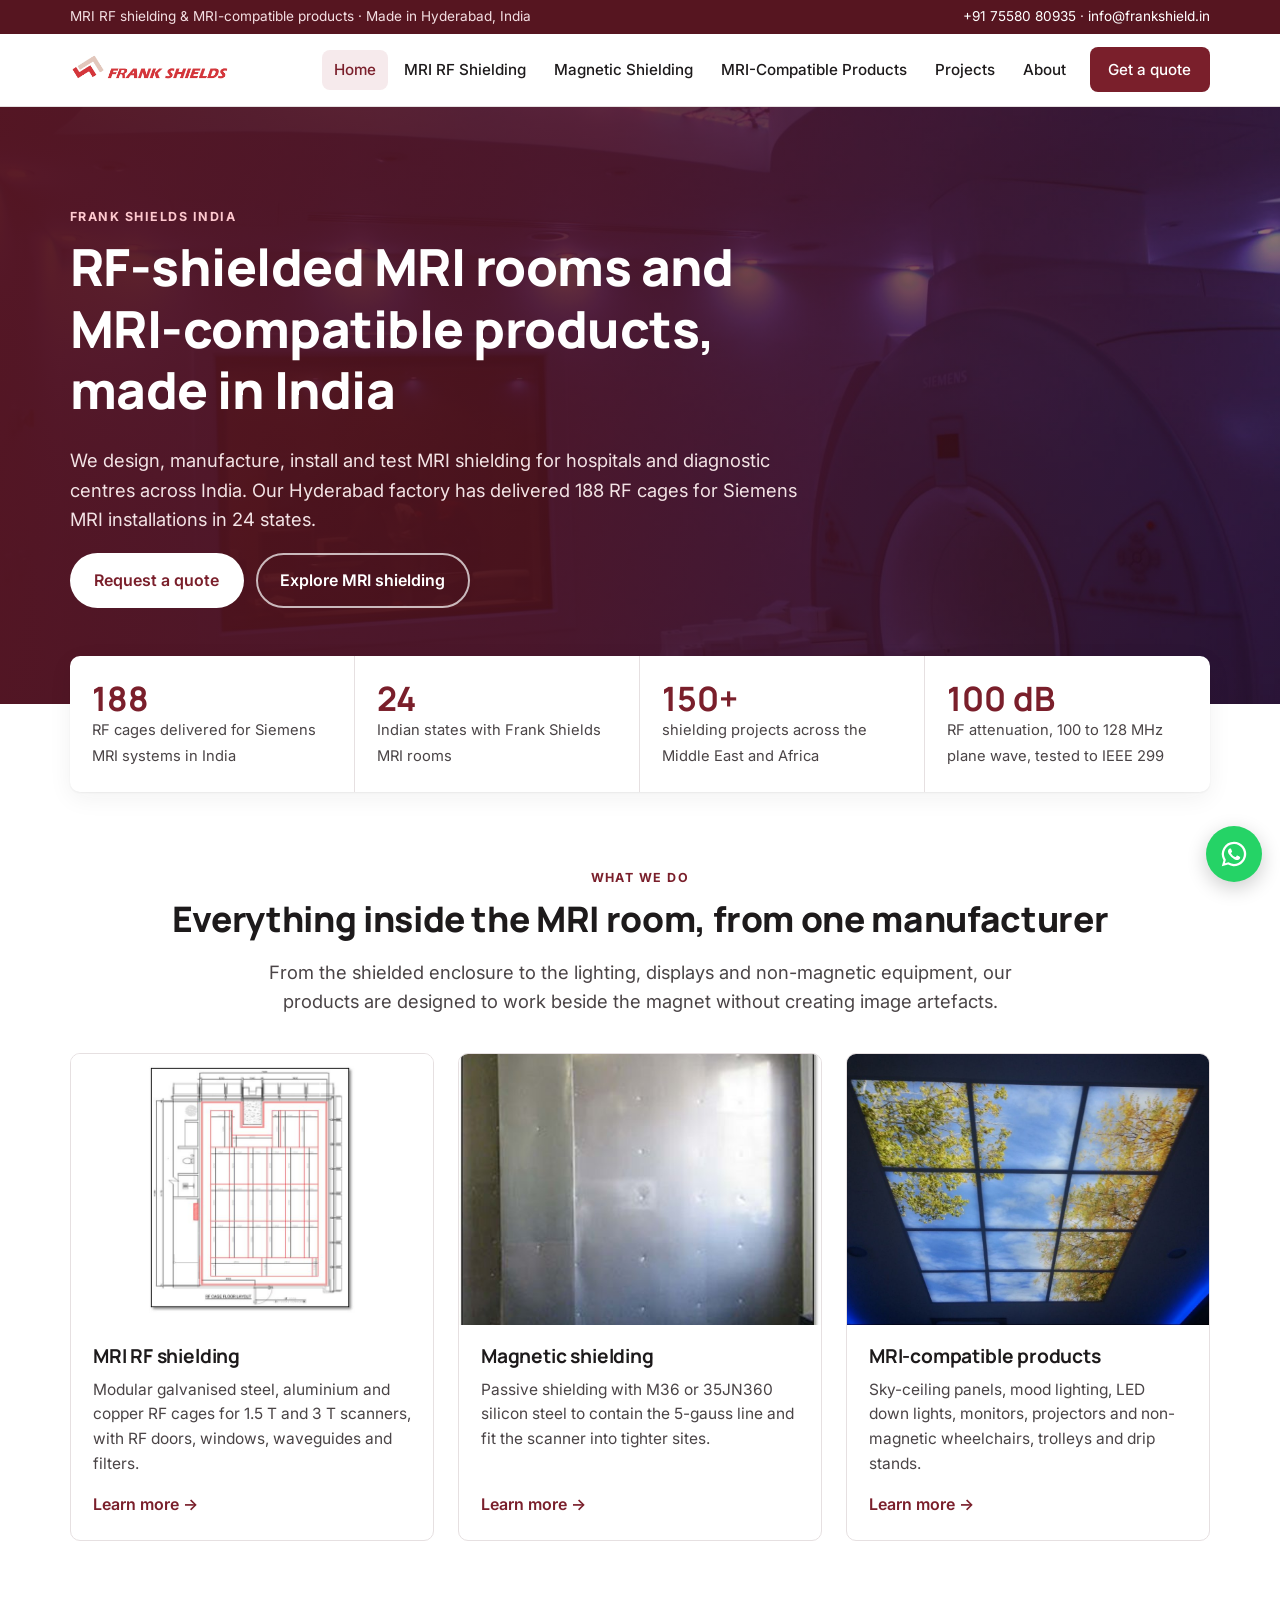
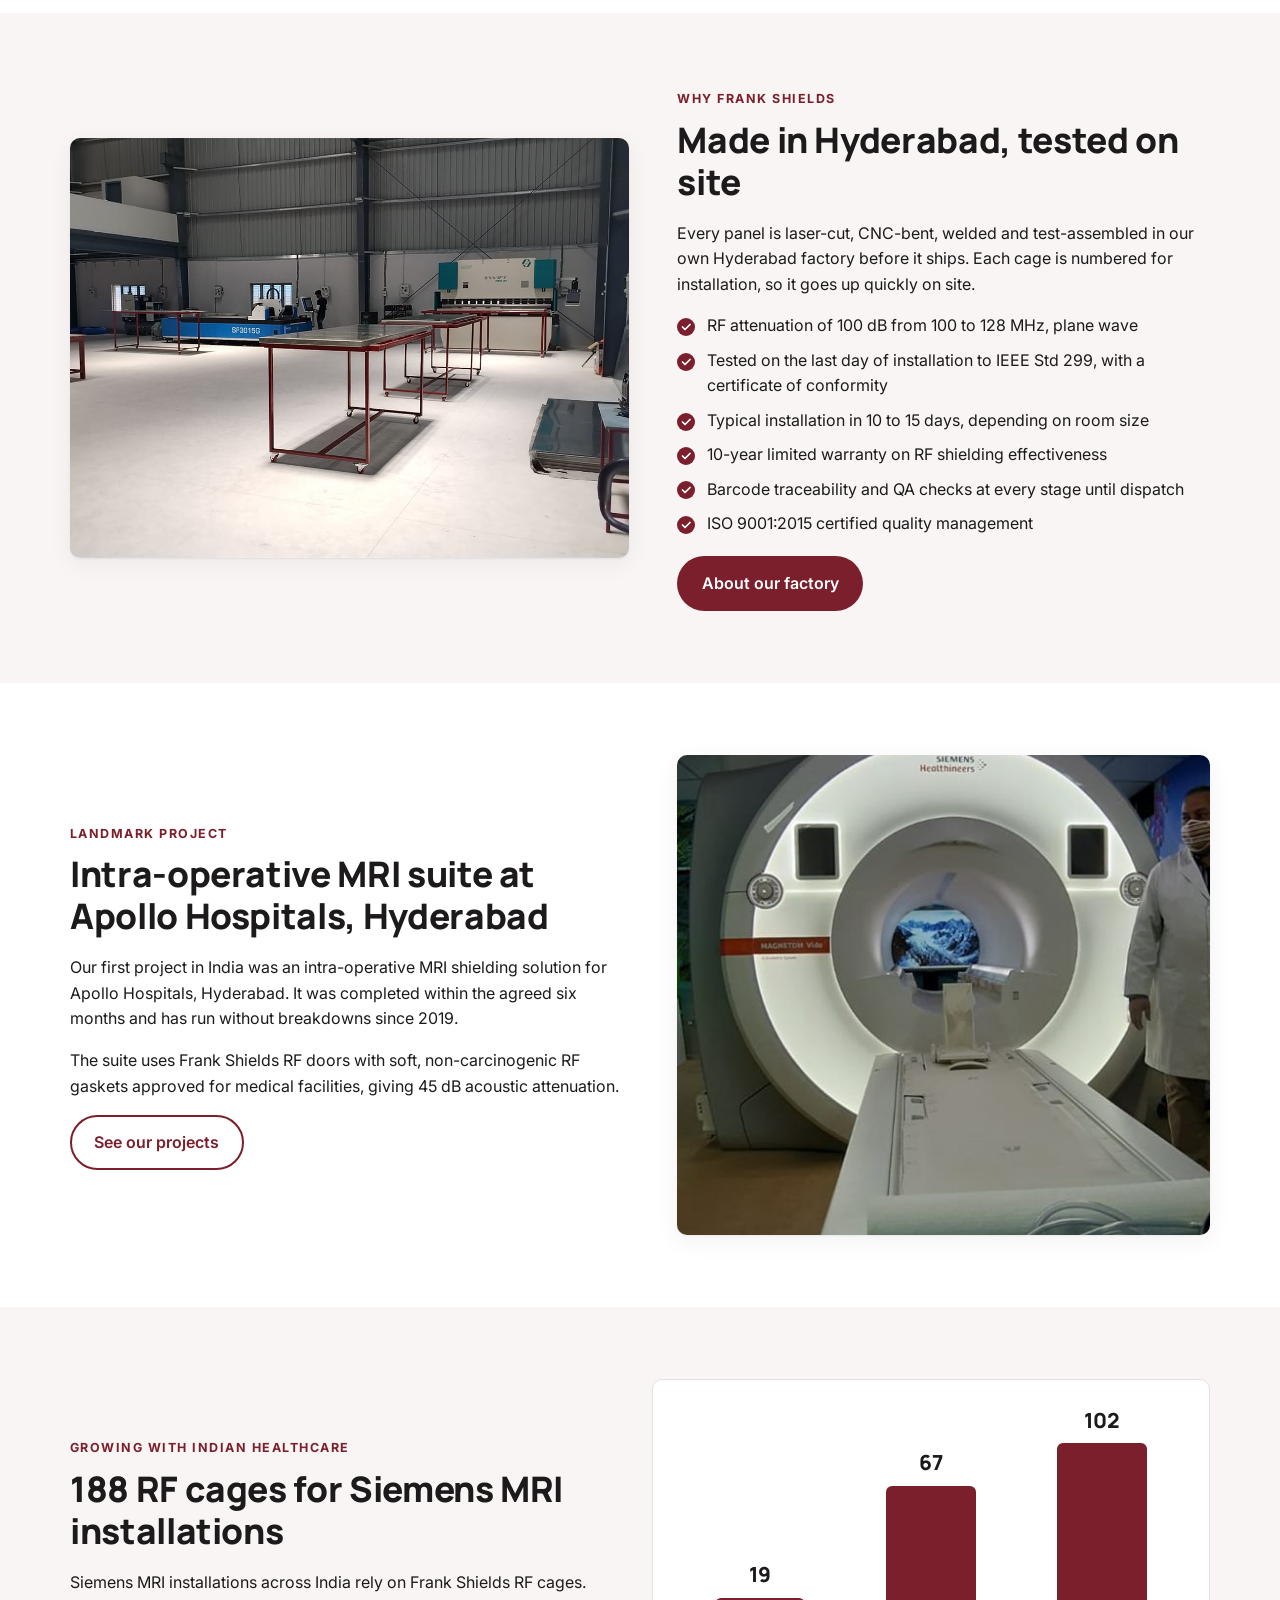
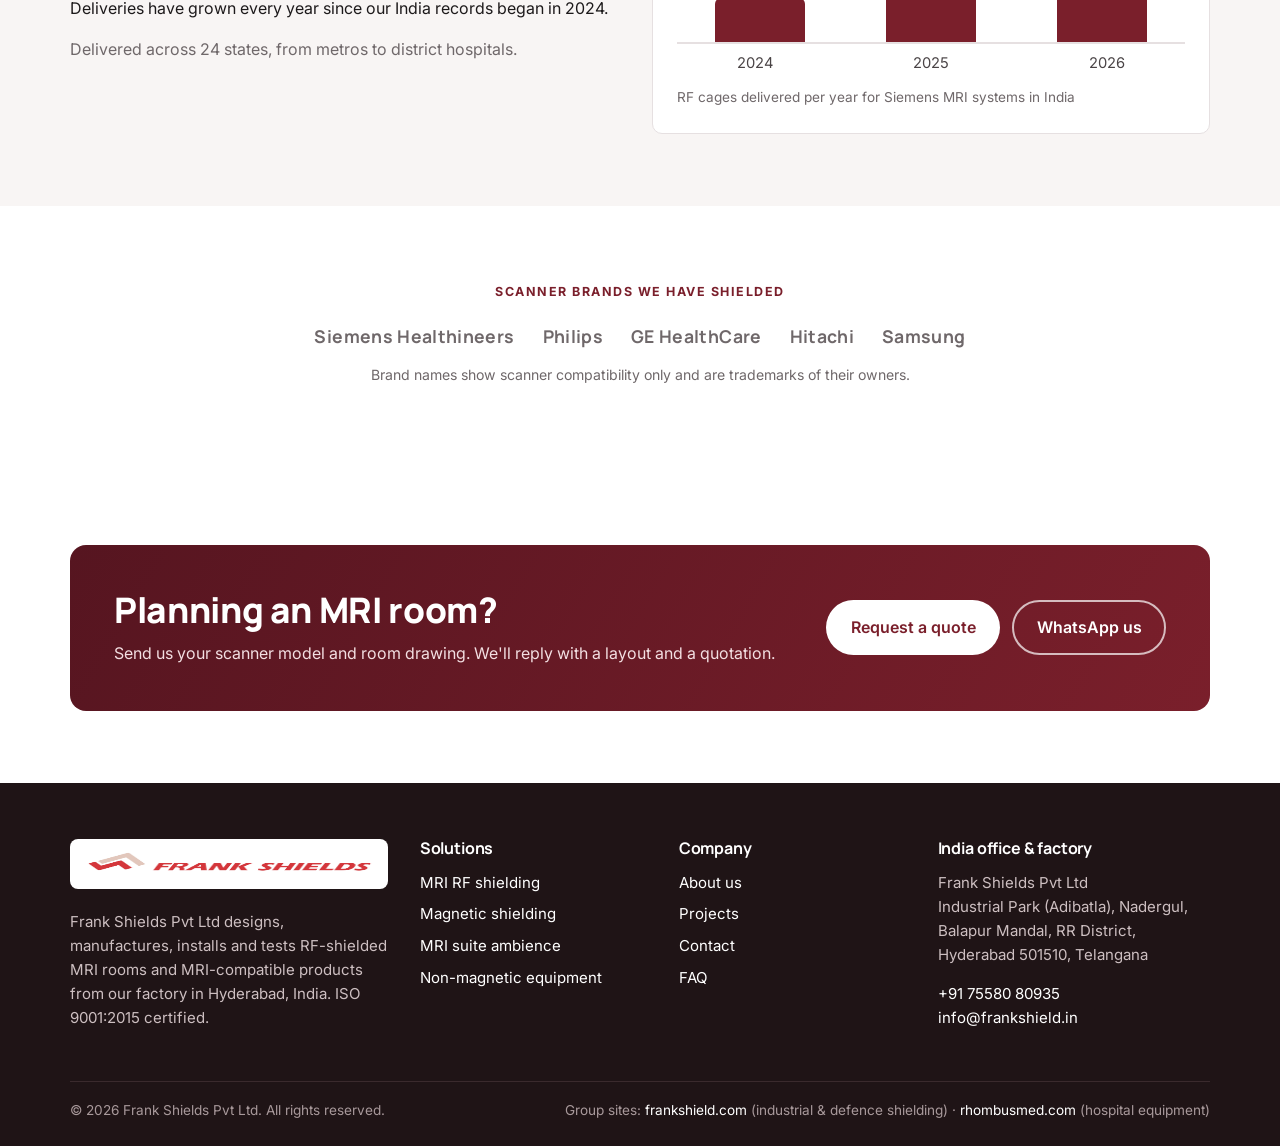
==== index.html @ 53ff4caa "Add Frank Shields India MRI website Static site for www.frankshield.in covering MRI RF shielding, ma" ====
<!doctype html>
<html lang="en-IN">
<head>
<meta charset="utf-8">
<meta name="viewport" content="width=device-width, initial-scale=1">
<title>Frank Shields India | MRI RF Shielding & MRI-Compatible Products</title>
<meta name="description" content="Frank Shields designs, manufactures and installs RF-shielded MRI rooms, magnetic shielding and MRI-compatible products from Hyderabad, India. 188 RF cages delivered for Siemens MRI in 24 states.">
<link rel="canonical" href="https://www.frankshield.in/">
<meta property="og:type" content="website">
<meta property="og:title" content="Frank Shields India | MRI RF Shielding & MRI-Compatible Products">
<meta property="og:description" content="Frank Shields designs, manufactures and installs RF-shielded MRI rooms, magnetic shielding and MRI-compatible products from Hyderabad, India. 188 RF cages delivered for Siemens MRI in 24 states.">
<meta property="og:url" content="https://www.frankshield.in/">
<meta property="og:image" content="https://www.frankshield.in/assets/img/hero-mri-suite.jpg">
<meta name="theme-color" content="#7a1f2b">
<link rel="icon" type="image/png" href="assets/img/favicon.png">
<link rel="preconnect" href="https://fonts.googleapis.com">
<link rel="preconnect" href="https://fonts.gstatic.com" crossorigin>
<link href="https://fonts.googleapis.com/css2?family=Inter:wght@400;500;600;700&family=Manrope:wght@700;800&display=swap" rel="stylesheet">
<link rel="stylesheet" href="assets/css/style.css">
<script type="application/ld+json">{"@context": "https://schema.org", "@type": "Organization", "name": "Frank Shields Pvt Ltd", "url": "https://www.frankshield.in", "logo": "https://www.frankshield.in/assets/img/logo-frank-shields.png", "description": "Manufacturer of RF-shielded MRI rooms, magnetic shielding and MRI-compatible products in Hyderabad, India.", "telephone": "+917558080935", "email": "info@frankshield.in", "address": {"@type": "PostalAddress", "streetAddress": "Industrial Park (Adibatla), Nadergul, Balapur Mandal, RR District", "addressLocality": "Hyderabad", "addressRegion": "Telangana", "postalCode": "501510", "addressCountry": "IN"}, "sameAs": ["https://www.frankshield.com", "https://www.facebook.com/frankshield.uae", "https://www.youtube.com/channel/UCha2bvtNx5FZ_P9ygJ-DFKg"]}</script>
</head>
<body>
<a class="skip" href="#main">Skip to content</a>
<div class="topbar"><div class="container">
<span>MRI RF shielding &amp; MRI-compatible products · Made in Hyderabad, India</span>
<span><a href="tel:+917558080935">+91 75580 80935</a> · <a href="mailto:info@frankshield.in">info@frankshield.in</a></span>
</div></div>
<header class="site-header"><div class="container">
<a class="brand" href="index.html" aria-label="Frank Shields home"><img src="assets/img/logo-frank-shields.png" alt="Frank Shields" width="600" height="143"></a>
<button class="nav-toggle" aria-label="Open menu" aria-expanded="false" aria-controls="nav"><span></span><span></span><span></span></button>
<nav class="nav" id="nav" aria-label="Main"><ul><li><a href="index.html" aria-current="page">Home</a></li><li><a href="mri-rf-shielding.html">MRI RF Shielding</a></li><li><a href="magnetic-shielding.html">Magnetic Shielding</a></li><li><a href="mri-compatible-products.html">MRI-Compatible Products</a></li><li><a href="projects.html">Projects</a></li><li><a href="about.html">About</a></li><li><a class="btn btn-primary" href="contact.html">Get a quote</a></li></ul></nav>
</div></header>
<main id="main">
<section class="hero" style="--hero-img:url('../img/hero-mri-suite.jpg')"><div class="container">
<span class="eyebrow">Frank Shields India</span>
<h1>RF-shielded MRI rooms and MRI-compatible products, made in India</h1>
<p class="lead">We design, manufacture, install and test MRI shielding for hospitals and diagnostic centres across India. Our Hyderabad factory has delivered 188 RF cages for Siemens MRI installations in 24 states.</p>
<div class="btn-row"><a class="btn btn-light" href="contact.html">Request a quote</a><a class="btn btn-ghost-light" href="mri-rf-shielding.html">Explore MRI shielding</a></div>
</div></section>

<div class="container">
<div class="stats">
<div class="stat"><b>188</b><span>RF cages delivered for Siemens MRI systems in India</span></div>
<div class="stat"><b>24</b><span>Indian states with Frank Shields MRI rooms</span></div>
<div class="stat"><b>150+</b><span>shielding projects across the Middle East and Africa</span></div>
<div class="stat"><b>100 dB</b><span>RF attenuation, 100 to 128 MHz plane wave, tested to IEEE 299</span></div>
</div>
</div>

<section class="section"><div class="container">
<div class="center"><span class="eyebrow">What we do</span><h2>Everything inside the MRI room, from one manufacturer</h2>
<p class="lead">From the shielded enclosure to the lighting, displays and non-magnetic equipment, our products are designed to work beside the magnet without creating image artefacts.</p></div>
<div class="grid grid-3" style="margin-top:36px">
<div class="card"><div class="media contain"><img src="assets/img/rf-floor-layout.jpg" alt="MRI RF shielding" loading="lazy"></div><div class="body"><h3>MRI RF shielding</h3><p>Modular galvanised steel, aluminium and copper RF cages for 1.5 T and 3 T scanners, with RF doors, windows, waveguides and filters.</p><a class="more" href="mri-rf-shielding.html">Learn more →</a></div></div>
<div class="card"><div class="media"><img src="assets/img/magnetic-shielding.jpg" alt="Magnetic shielding" loading="lazy"></div><div class="body"><h3>Magnetic shielding</h3><p>Passive shielding with M36 or 35JN360 silicon steel to contain the 5-gauss line and fit the scanner into tighter sites.</p><a class="more" href="magnetic-shielding.html">Learn more →</a></div></div>
<div class="card"><div class="media"><img src="assets/img/sky-ceiling-panels.jpg" alt="MRI-compatible products" loading="lazy"></div><div class="body"><h3>MRI-compatible products</h3><p>Sky-ceiling panels, mood lighting, LED down lights, monitors, projectors and non-magnetic wheelchairs, trolleys and drip stands.</p><a class="more" href="mri-compatible-products.html">Learn more →</a></div></div>
</div></div></section>

<section class="section alt"><div class="container split">
<div><img src="assets/img/factory-floor.jpg" alt="Frank Shields RF cage panel factory in Hyderabad" loading="lazy"></div>
<div><span class="eyebrow">Why Frank Shields</span><h2>Made in Hyderabad, tested on site</h2>
<p>Every panel is laser-cut, CNC-bent, welded and test-assembled in our own Hyderabad factory before it ships. Each cage is numbered for installation, so it goes up quickly on site.</p>
<ul class="checks">
<li>RF attenuation of 100 dB from 100 to 128 MHz, plane wave</li>
<li>Tested on the last day of installation to IEEE Std 299, with a certificate of conformity</li>
<li>Typical installation in 10 to 15 days, depending on room size</li>
<li>10-year limited warranty on RF shielding effectiveness</li>
<li>Barcode traceability and QA checks at every stage until dispatch</li>
<li>ISO 9001:2015 certified quality management</li>
</ul>
<a class="btn btn-primary" href="about.html">About our factory</a></div>
</div></section>

<section class="section"><div class="container split reverse">
<div><img src="assets/img/intraoperative-mri.jpg" alt="Intra-operative MRI suite" loading="lazy"></div>
<div><span class="eyebrow">Landmark project</span><h2>Intra-operative MRI suite at Apollo Hospitals, Hyderabad</h2>
<p>Our first project in India was an intra-operative MRI shielding solution for Apollo Hospitals, Hyderabad. It was completed within the agreed six months and has run without breakdowns since 2019.</p>
<p>The suite uses Frank Shields RF doors with soft, non-carcinogenic RF gaskets approved for medical facilities, giving 45 dB acoustic attenuation.</p>
<a class="btn btn-outline" href="projects.html">See our projects</a></div>
</div></section>

<section class="section alt"><div class="container">
<div class="grid grid-2" style="align-items:center">
<div><span class="eyebrow">Growing with Indian healthcare</span><h2>188 RF cages for Siemens MRI installations</h2>
<p>Siemens MRI installations across India rely on Frank Shields RF cages. Deliveries have grown every year since our India records began in 2024.</p>
<p class="muted">Delivered across 24 states, from metros to district hospitals.</p></div>
<div class="chart-card" role="img" aria-label="RF cages delivered by year: 2024, 19; 2025, 67; 2026, 102">
<div class="bars">
<div class="bar"><span class="val">19</span><div class="fill" style="height:18.6%"></div></div>
<div class="bar"><span class="val">67</span><div class="fill" style="height:65.7%"></div></div>
<div class="bar"><span class="val">102</span><div class="fill" style="height:100%"></div></div>
</div>
<div class="bar-labels"><span>2024</span><span>2025</span><span>2026</span></div>
<p class="muted" style="margin:12px 0 0;font-size:.85rem">RF cages delivered per year for Siemens MRI systems in India</p>
</div>
</div></div></section>

<section class="section"><div class="container center">
<span class="eyebrow">Scanner brands we have shielded</span>
<div class="oem" style="margin-top:10px"><span>Siemens Healthineers</span><span>Philips</span><span>GE HealthCare</span><span>Hitachi</span><span>Samsung</span></div>
<p class="muted" style="margin-top:14px;font-size:.88rem">Brand names show scanner compatibility only and are trademarks of their owners.</p>
</div></section>
</main>
<section class="section"><div class="container">
<div class="cta"><div><h2>Planning an MRI room?</h2><p>Send us your scanner model and room drawing. We'll reply with a layout and a quotation.</p></div>
<div class="btn-row"><a class="btn btn-light" href="contact.html">Request a quote</a><a class="btn btn-ghost-light" href="https://wa.me/917558080935" target="_blank" rel="noopener">WhatsApp us</a></div></div>
</div></section>
<footer class="site-footer"><div class="container">
<div class="foot-grid">
<div><span class="foot-logo"><img src="assets/img/logo-frank-shields.png" alt="Frank Shields" width="600" height="143"></span>
<p>Frank Shields Pvt Ltd designs, manufactures, installs and tests RF-shielded MRI rooms and MRI-compatible products from our factory in Hyderabad, India. ISO 9001:2015 certified.</p></div>
<div><h4>Solutions</h4><ul>
<li><a href="mri-rf-shielding.html">MRI RF shielding</a></li>
<li><a href="magnetic-shielding.html">Magnetic shielding</a></li>
<li><a href="mri-compatible-products.html">MRI suite ambience</a></li>
<li><a href="mri-compatible-products.html#non-magnetic">Non-magnetic equipment</a></li></ul></div>
<div><h4>Company</h4><ul>
<li><a href="about.html">About us</a></li>
<li><a href="projects.html">Projects</a></li>
<li><a href="contact.html">Contact</a></li>
<li><a href="mri-rf-shielding.html#faq">FAQ</a></li></ul></div>
<div><h4>India office &amp; factory</h4>
<p>Frank Shields Pvt Ltd<br>Industrial Park (Adibatla), Nadergul, Balapur Mandal, RR District, Hyderabad 501510, Telangana</p>
<p><a href="tel:+917558080935">+91 75580 80935</a><br><a href="mailto:info@frankshield.in">info@frankshield.in</a></p></div>
</div>
<div class="foot-bottom">
<span>© 2026 Frank Shields Pvt Ltd. All rights reserved.</span>
<span>Group sites: <a href="https://www.frankshield.com" rel="noopener">frankshield.com</a> (industrial &amp; defence shielding) · <a href="https://www.rhombusmed.com" rel="noopener">rhombusmed.com</a> (hospital equipment)</span>
</div>
</div></footer>
<a class="wa-float" href="https://wa.me/917558080935" target="_blank" rel="noopener" aria-label="Chat on WhatsApp"><svg viewBox="0 0 32 32" aria-hidden="true"><path d="M16 3a13 13 0 00-11.2 19.6L3 29l6.6-1.7A13 13 0 1016 3zm0 23.6a10.6 10.6 0 01-5.4-1.5l-.4-.2-3.9 1 1-3.8-.3-.4A10.6 10.6 0 1116 26.6zm5.8-7.9c-.3-.2-1.9-.9-2.2-1s-.5-.2-.7.2-.8 1-1 1.2-.4.2-.7.1a8.7 8.7 0 01-4.3-3.8c-.3-.6.3-.5 1-1.7a.6.6 0 000-.6l-1-2.4c-.3-.6-.5-.5-.7-.5h-.6a1.2 1.2 0 00-.9.4 3.6 3.6 0 00-1.1 2.7 6.3 6.3 0 001.3 3.3 14.4 14.4 0 005.5 4.9c2 .9 2.8.9 3.8.8a3.2 3.2 0 002.1-1.5 2.6 2.6 0 00.2-1.5c-.1-.2-.3-.3-.7-.4z"/></svg></a>
<script src="assets/js/main.js" defer></script>
</body>
</html>
---- assets/css/style.css ----
/* Frank Shields India — frankshield.in
   Plain CSS, no build step. Brand colours are defined once below. */

:root {
  --burgundy: #7a1f2b;        /* primary brand burgundy */
  --burgundy-dark: #561520;
  --burgundy-soft: #f6eaec;
  --red: #d4363b;             /* logo red, used sparingly as accent */
  --ink: #1d1a1b;
  --ink-2: #4a4446;
  --ink-3: #6f686a;
  --line: #e6e0e1;
  --bg: #ffffff;
  --bg-alt: #f8f5f4;
  --radius: 10px;
  --shadow: 0 1px 2px rgba(29,26,27,.06), 0 6px 24px rgba(29,26,27,.06);
  --max: 1180px;
  --font: "Inter", system-ui, -apple-system, "Segoe UI", Roboto, sans-serif;
  --font-head: "Manrope", "Inter", system-ui, sans-serif;
}

*, *::before, *::after { box-sizing: border-box; }
html { scroll-behavior: smooth; -webkit-text-size-adjust: 100%; }
body { margin: 0; font-family: var(--font); color: var(--ink); background: var(--bg); line-height: 1.6; font-size: 16px; }
img { max-width: 100%; height: auto; display: block; }
a { color: var(--burgundy); text-underline-offset: 3px; }
a:hover { color: var(--burgundy-dark); }
h1, h2, h3, h4 { font-family: var(--font-head); line-height: 1.2; margin: 0 0 .5em; color: var(--ink); letter-spacing: -.01em; }
h1 { font-size: clamp(2rem, 4.5vw, 3.2rem); font-weight: 800; }
h2 { font-size: clamp(1.6rem, 3vw, 2.2rem); font-weight: 800; }
h3 { font-size: 1.2rem; font-weight: 700; }
p { margin: 0 0 1em; }
ul { padding-left: 1.2em; }
.container { width: 100%; max-width: var(--max); margin: 0 auto; padding: 0 20px; }
.section { padding: 72px 0; }
.section.alt { background: var(--bg-alt); }
.eyebrow { display: inline-block; font-size: .78rem; font-weight: 700; letter-spacing: .12em; text-transform: uppercase; color: var(--burgundy); margin-bottom: .6rem; }
.lead { font-size: 1.15rem; color: var(--ink-2); max-width: 760px; }
.muted { color: var(--ink-3); }
.center { text-align: center; }
.center .lead { margin-left: auto; margin-right: auto; }
.skip { position: absolute; left: -999px; }
.skip:focus { left: 12px; top: 12px; background: #fff; padding: 8px 12px; z-index: 100; }

/* Buttons */
.btn { display: inline-flex; align-items: center; gap: .5em; padding: .8em 1.4em; border-radius: 999px; font-weight: 600; text-decoration: none; border: 2px solid transparent; transition: background .15s, color .15s, border-color .15s; cursor: pointer; font-size: 1rem; font-family: inherit; }
.btn-primary { background: var(--burgundy); color: #fff; }
.btn-primary:hover { background: var(--burgundy-dark); color: #fff; }
.btn-outline { border-color: currentColor; color: var(--burgundy); background: transparent; }
.btn-light { background: #fff; color: var(--burgundy); }
.btn-light:hover { background: var(--burgundy-soft); }
.btn-ghost-light { border-color: rgba(255,255,255,.7); color: #fff; }
.btn-ghost-light:hover { background: rgba(255,255,255,.12); color: #fff; }
.btn-row { display: flex; flex-wrap: wrap; gap: 12px; }

/* Top bar + header */
.topbar { background: var(--burgundy-dark); color: #f3dfe2; font-size: .85rem; }
.topbar .container { display: flex; justify-content: space-between; gap: 12px; padding-top: 6px; padding-bottom: 6px; flex-wrap: wrap; }
.topbar a { color: #fff; text-decoration: none; }
.site-header { position: sticky; top: 0; z-index: 50; background: rgba(255,255,255,.96); backdrop-filter: blur(8px); border-bottom: 1px solid var(--line); }
.site-header .container { display: flex; align-items: center; justify-content: space-between; height: 72px; }
.brand img { height: 38px; width: auto; }
.nav ul { list-style: none; display: flex; gap: 4px; margin: 0; padding: 0; align-items: center; }
.nav a { display: block; padding: 8px 12px; color: var(--ink); text-decoration: none; font-weight: 500; border-radius: 8px; font-size: .95rem; }
.nav a:hover, .nav a[aria-current="page"] { color: var(--burgundy); background: var(--burgundy-soft); }
.nav .btn { padding: .55em 1.1em; margin-left: 8px; color: #fff; }
.nav .btn:hover { background: var(--burgundy-dark); color: #fff; }
.nav-toggle { display: none; background: none; border: 0; padding: 8px; cursor: pointer; }
.nav-toggle span { display: block; width: 24px; height: 2px; background: var(--ink); margin: 5px 0; transition: transform .2s; }

@media (max-width: 960px) {
  .nav-toggle { display: block; }
  .nav { position: absolute; top: 72px; left: 0; right: 0; background: #fff; border-bottom: 1px solid var(--line); display: none; box-shadow: var(--shadow); }
  .nav.open { display: block; }
  .nav ul { flex-direction: column; align-items: stretch; padding: 12px 20px 20px; }
  .nav .btn { margin: 8px 0 0; justify-content: center; }
}

/* Hero */
.hero { position: relative; color: #fff; background: #2a0d12; overflow: hidden; }
.hero::before { content: ""; position: absolute; inset: 0; background: var(--hero-img) center/cover no-repeat; opacity: .55; }
.hero::after { content: ""; position: absolute; inset: 0; background: linear-gradient(100deg, rgba(86,21,32,.95) 0%, rgba(86,21,32,.75) 45%, rgba(86,21,32,.2) 100%); }
.hero .container { position: relative; z-index: 1; padding-top: 96px; padding-bottom: 96px; }
.hero h1 { color: #fff; max-width: 780px; }
.hero .lead { color: #f3e3e5; }
.hero .eyebrow { color: #ffc9cf; }
.hero.small .container { padding-top: 64px; padding-bottom: 64px; }
.hero.small h1 { font-size: clamp(1.8rem, 3.6vw, 2.6rem); }
.crumbs { font-size: .85rem; margin-bottom: 12px; color: #f0d4d8; }
.crumbs a { color: #fff; }

/* Stats */
.stats { display: grid; grid-template-columns: repeat(4, 1fr); gap: 0; background: #fff; border-radius: var(--radius); box-shadow: var(--shadow); margin-top: -48px; position: relative; z-index: 2; }
.stat { padding: 24px 22px; border-right: 1px solid var(--line); }
.stat:last-child { border-right: 0; }
.stat b { display: block; font-family: var(--font-head); font-size: 2.1rem; color: var(--burgundy); line-height: 1.1; }
.stat span { font-size: .92rem; color: var(--ink-2); }
@media (max-width: 800px) { .stats { grid-template-columns: repeat(2, 1fr); } .stat:nth-child(2) { border-right: 0; } .stat:nth-child(-n+2) { border-bottom: 1px solid var(--line); } }

/* Grids and cards */
.grid { display: grid; gap: 24px; }
.grid-2 { grid-template-columns: repeat(2, 1fr); }
.grid-3 { grid-template-columns: repeat(3, 1fr); }
.grid-4 { grid-template-columns: repeat(4, 1fr); }
@media (max-width: 960px) { .grid-3, .grid-4 { grid-template-columns: repeat(2, 1fr); } }
@media (max-width: 640px) { .grid-2, .grid-3, .grid-4 { grid-template-columns: 1fr; } }
.card { background: #fff; border: 1px solid var(--line); border-radius: var(--radius); overflow: hidden; display: flex; flex-direction: column; transition: box-shadow .2s, transform .2s; }
.card:hover { box-shadow: var(--shadow); }
.card .media { aspect-ratio: 4/3; background: var(--bg-alt); overflow: hidden; }
.card .media img { width: 100%; height: 100%; object-fit: cover; }
.card .media.contain img { object-fit: contain; padding: 12px; background: #fff; }
.card .body { padding: 20px 22px 22px; flex: 1; display: flex; flex-direction: column; }
.card .body p { color: var(--ink-2); font-size: .97rem; }
.card .more { margin-top: auto; font-weight: 600; text-decoration: none; }
a.card { text-decoration: none; color: inherit; }
a.card:hover { transform: translateY(-2px); }
.icon-card { padding: 24px; border: 1px solid var(--line); border-radius: var(--radius); background: #fff; }
.icon-card .ico { width: 48px; height: 48px; border-radius: 12px; background: var(--burgundy-soft); color: var(--burgundy); display: grid; place-items: center; margin-bottom: 14px; }
.icon-card .ico svg { width: 26px; height: 26px; }
.icon-card p { color: var(--ink-2); font-size: .96rem; margin: 0; }

/* Split feature */
.split { display: grid; grid-template-columns: 1.05fr 1fr; gap: 48px; align-items: center; }
.split.reverse > :first-child { order: 2; }
.split img { border-radius: var(--radius); box-shadow: var(--shadow); }
@media (max-width: 860px) { .split { grid-template-columns: 1fr; gap: 28px; } .split.reverse > :first-child { order: 0; } }
.checks { list-style: none; padding: 0; margin: 0 0 1.2em; }
.checks li { position: relative; padding-left: 30px; margin-bottom: .55em; }
.checks li::before { content: ""; position: absolute; left: 0; top: .3em; width: 18px; height: 18px; border-radius: 50%; background: var(--burgundy) url("data:image/svg+xml,%3Csvg xmlns='http://www.w3.org/2000/svg' viewBox='0 0 24 24' fill='none' stroke='white' stroke-width='3.5' stroke-linecap='round' stroke-linejoin='round'%3E%3Cpath d='M5 12l5 5L20 7'/%3E%3C/svg%3E") center/12px no-repeat; }

/* Spec table */
.table-wrap { overflow-x: auto; border: 1px solid var(--line); border-radius: var(--radius); background: #fff; }
table { width: 100%; border-collapse: collapse; font-size: .96rem; }
th, td { text-align: left; padding: 12px 16px; border-bottom: 1px solid var(--line); vertical-align: top; }
th { background: var(--bg-alt); font-weight: 600; color: var(--ink); }
tr:last-child td { border-bottom: 0; }
td:first-child { font-weight: 500; }

/* Steps */
.steps { counter-reset: s; display: grid; grid-template-columns: repeat(5, 1fr); gap: 16px; }
.step { counter-increment: s; background: #fff; border: 1px solid var(--line); border-radius: var(--radius); padding: 20px; }
.step::before { content: counter(s, decimal-leading-zero); display: block; font-family: var(--font-head); font-weight: 800; color: var(--burgundy); font-size: 1.4rem; margin-bottom: 6px; }
.step h3 { font-size: 1.02rem; }
.step p { font-size: .92rem; color: var(--ink-2); margin: 0; }
@media (max-width: 960px) { .steps { grid-template-columns: repeat(2, 1fr); } }
@media (max-width: 520px) { .steps { grid-template-columns: 1fr; } }

/* Bar chart (deliveries by year) */
.bars { display: grid; grid-template-columns: repeat(3, 1fr); gap: 20px; align-items: end; height: 240px; padding: 0 8px; border-bottom: 2px solid var(--line); }
.bar { display: flex; flex-direction: column; align-items: center; justify-content: flex-end; height: 100%; }
.bar .fill { width: 64%; max-width: 90px; background: var(--burgundy); border-radius: 6px 6px 0 0; min-height: 8px; }
.bar .val { font-family: var(--font-head); font-weight: 800; font-size: 1.3rem; margin-bottom: 6px; color: var(--ink); }
.bar-labels { display: grid; grid-template-columns: repeat(3, 1fr); gap: 20px; text-align: center; padding-top: 8px; color: var(--ink-2); font-size: .92rem; }
.chart-card { background: #fff; border: 1px solid var(--line); border-radius: var(--radius); padding: 24px; }

/* Gallery */
.gallery { display: grid; grid-template-columns: repeat(4, 1fr); gap: 12px; }
.gallery figure { margin: 0; border-radius: 8px; overflow: hidden; background: var(--bg-alt); }
.gallery img { width: 100%; aspect-ratio: 4/3; object-fit: cover; }
.gallery figcaption { font-size: .82rem; color: var(--ink-3); padding: 8px 10px; background: #fff; }
@media (max-width: 860px) { .gallery { grid-template-columns: repeat(2, 1fr); } }

/* FAQ */
.faq details { border: 1px solid var(--line); border-radius: var(--radius); background: #fff; margin-bottom: 10px; }
.faq summary { cursor: pointer; padding: 16px 20px; font-weight: 600; list-style: none; position: relative; padding-right: 48px; }
.faq summary::-webkit-details-marker { display: none; }
.faq summary::after { content: "+"; position: absolute; right: 20px; top: 12px; font-size: 1.4rem; color: var(--burgundy); }
.faq details[open] summary::after { content: "–"; }
.faq details > div { padding: 0 20px 16px; color: var(--ink-2); }

/* Brand strip */
.oem { display: flex; flex-wrap: wrap; gap: 10px 28px; justify-content: center; color: var(--ink-3); font-family: var(--font-head); font-weight: 700; font-size: 1.1rem; letter-spacing: .02em; }

/* CTA band */
.cta { background: linear-gradient(120deg, var(--burgundy-dark), var(--burgundy)); color: #fff; border-radius: 16px; padding: 44px; display: flex; justify-content: space-between; align-items: center; gap: 24px; flex-wrap: wrap; }
.cta h2 { color: #fff; margin: 0 0 .3em; }
.cta p { margin: 0; color: #f3dfe2; }

/* Contact */
.contact-grid { display: grid; grid-template-columns: 1fr 1.2fr; gap: 40px; }
@media (max-width: 860px) { .contact-grid { grid-template-columns: 1fr; } }
.office { border: 1px solid var(--line); border-radius: var(--radius); padding: 20px 22px; margin-bottom: 16px; background: #fff; }
.office h3 { margin-bottom: .3em; }
.office p { margin: 0 0 .3em; color: var(--ink-2); }
form .row { display: grid; grid-template-columns: 1fr 1fr; gap: 14px; }
@media (max-width: 560px) { form .row { grid-template-columns: 1fr; } }
label { display: block; font-weight: 600; font-size: .9rem; margin: 0 0 6px; }
input, select, textarea { width: 100%; padding: 12px 14px; border: 1px solid #d4cccd; border-radius: 8px; font: inherit; background: #fff; color: var(--ink); }
input:focus, select:focus, textarea:focus { outline: 2px solid var(--burgundy); outline-offset: 1px; border-color: transparent; }
.field { margin-bottom: 14px; }
.form-card { background: #fff; border: 1px solid var(--line); border-radius: var(--radius); padding: 28px; box-shadow: var(--shadow); }
.form-note { font-size: .85rem; color: var(--ink-3); margin-top: 10px; }

/* Footer */
.site-footer { background: #1f1416; color: #cdbfc1; padding: 56px 0 24px; margin-top: 0; font-size: .94rem; }
.site-footer a { color: #fff; text-decoration: none; }
.site-footer a:hover { text-decoration: underline; }
.site-footer h4 { color: #fff; font-size: 1rem; margin-bottom: .8em; }
.foot-grid { display: grid; grid-template-columns: 1.4fr 1fr 1fr 1.2fr; gap: 32px; }
.foot-grid ul { list-style: none; padding: 0; margin: 0; }
.foot-grid li { margin-bottom: .5em; }
.foot-logo { background: #fff; display: inline-block; padding: 10px 14px; border-radius: 8px; margin-bottom: 14px; }
.foot-logo img { height: 30px; }
.foot-bottom { border-top: 1px solid #3a2a2d; margin-top: 36px; padding-top: 18px; display: flex; justify-content: space-between; flex-wrap: wrap; gap: 12px; font-size: .85rem; color: #a8999b; }
@media (max-width: 860px) { .foot-grid { grid-template-columns: 1fr 1fr; } }
@media (max-width: 520px) { .foot-grid { grid-template-columns: 1fr; } }

/* WhatsApp float */
.wa-float { position: fixed; right: 18px; bottom: 18px; z-index: 60; width: 56px; height: 56px; border-radius: 50%; background: #25d366; display: grid; place-items: center; box-shadow: 0 6px 20px rgba(0,0,0,.2); }
.wa-float svg { width: 30px; height: 30px; fill: #fff; }

.tag { display: inline-block; font-size: .75rem; font-weight: 600; padding: 3px 10px; border-radius: 999px; background: var(--burgundy-soft); color: var(--burgundy); margin: 0 6px 6px 0; }
.note { border-left: 4px solid var(--burgundy); background: var(--burgundy-soft); padding: 14px 18px; border-radius: 0 8px 8px 0; color: var(--ink-2); }

/* Keep tall photos in split layouts to a sensible height */
.split img { width: 100%; max-height: 480px; object-fit: cover; }
@media (max-width: 640px) { .topbar .container > span:first-child { display: none; } .topbar .container { justify-content: center; } }
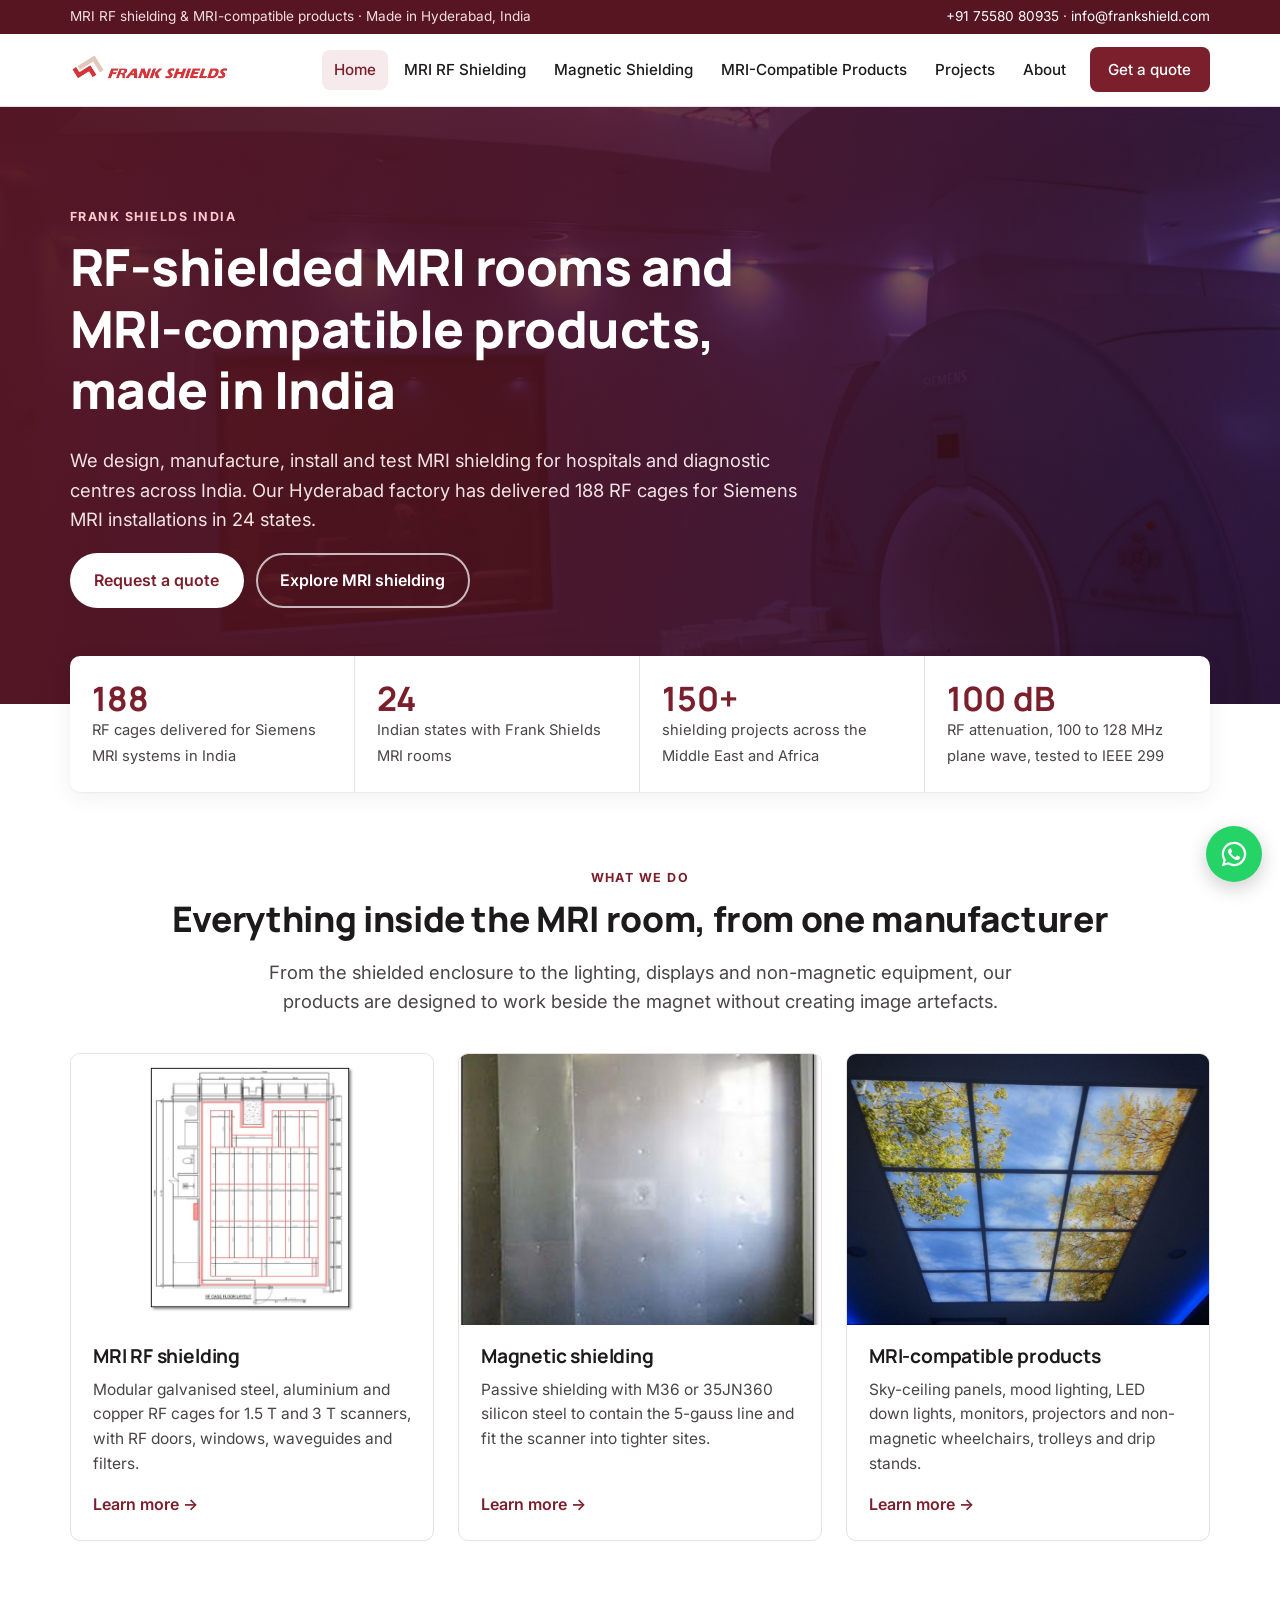
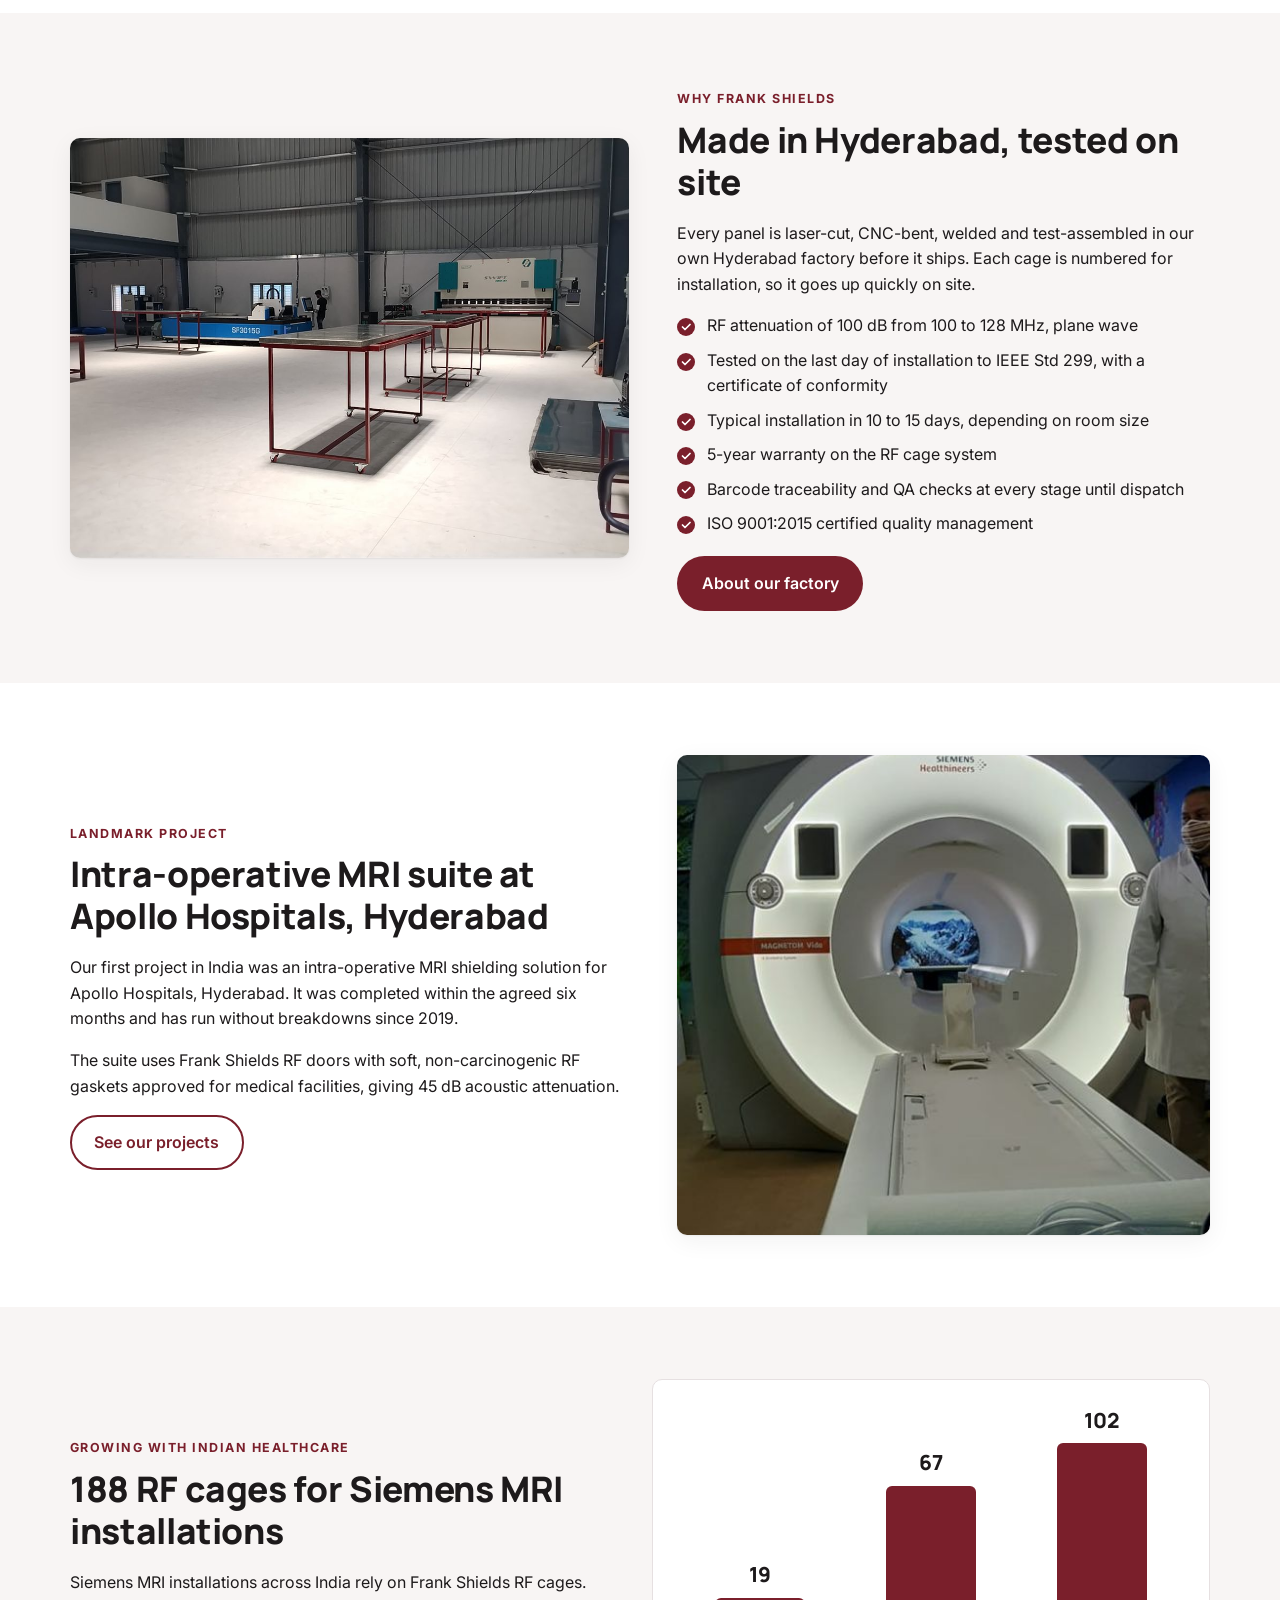
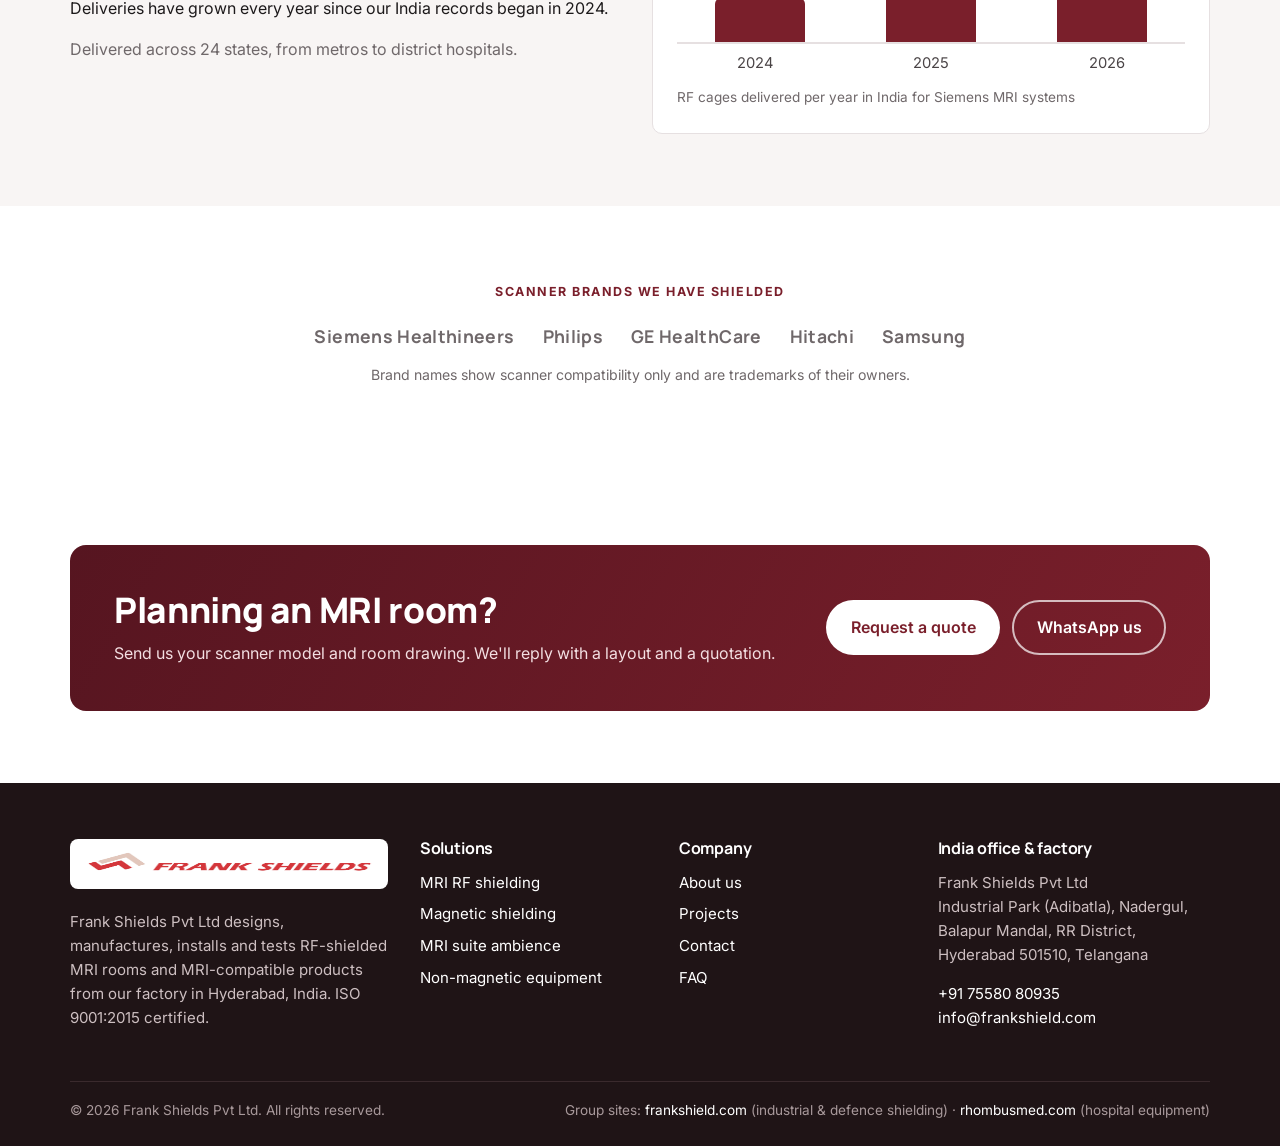
==== commit 88d799a6: "Apply Malcom's content answers and add product illustrations - Enquiry email set to info@frankshield" ====
--- a/index.html
+++ b/index.html
@@ -17,13 +17,13 @@
 <link rel="preconnect" href="https://fonts.gstatic.com" crossorigin>
 <link href="https://fonts.googleapis.com/css2?family=Inter:wght@400;500;600;700&family=Manrope:wght@700;800&display=swap" rel="stylesheet">
 <link rel="stylesheet" href="assets/css/style.css">
-<script type="application/ld+json">{"@context": "https://schema.org", "@type": "Organization", "name": "Frank Shields Pvt Ltd", "url": "https://www.frankshield.in", "logo": "https://www.frankshield.in/assets/img/logo-frank-shields.png", "description": "Manufacturer of RF-shielded MRI rooms, magnetic shielding and MRI-compatible products in Hyderabad, India.", "telephone": "+917558080935", "email": "info@frankshield.in", "address": {"@type": "PostalAddress", "streetAddress": "Industrial Park (Adibatla), Nadergul, Balapur Mandal, RR District", "addressLocality": "Hyderabad", "addressRegion": "Telangana", "postalCode": "501510", "addressCountry": "IN"}, "sameAs": ["https://www.frankshield.com", "https://www.facebook.com/frankshield.uae", "https://www.youtube.com/channel/UCha2bvtNx5FZ_P9ygJ-DFKg"]}</script>
+<script type="application/ld+json">{"@context": "https://schema.org", "@type": "Organization", "name": "Frank Shields Pvt Ltd", "url": "https://www.frankshield.in", "logo": "https://www.frankshield.in/assets/img/logo-frank-shields.png", "description": "Manufacturer of RF-shielded MRI rooms, magnetic shielding and MRI-compatible products in Hyderabad, India.", "telephone": "+917558080935", "email": "info@frankshield.com", "address": {"@type": "PostalAddress", "streetAddress": "Industrial Park (Adibatla), Nadergul, Balapur Mandal, RR District", "addressLocality": "Hyderabad", "addressRegion": "Telangana", "postalCode": "501510", "addressCountry": "IN"}, "sameAs": ["https://www.frankshield.com", "https://www.facebook.com/frankshield.uae", "https://www.youtube.com/channel/UCha2bvtNx5FZ_P9ygJ-DFKg"]}</script>
 </head>
 <body>
 <a class="skip" href="#main">Skip to content</a>
 <div class="topbar"><div class="container">
 <span>MRI RF shielding &amp; MRI-compatible products · Made in Hyderabad, India</span>
-<span><a href="tel:+917558080935">+91 75580 80935</a> · <a href="mailto:info@frankshield.in">info@frankshield.in</a></span>
+<span><a href="tel:+917558080935">+91 75580 80935</a> · <a href="mailto:info@frankshield.com">info@frankshield.com</a></span>
 </div></div>
 <header class="site-header"><div class="container">
 <a class="brand" href="index.html" aria-label="Frank Shields home"><img src="assets/img/logo-frank-shields.png" alt="Frank Shields" width="600" height="143"></a>
@@ -64,7 +64,7 @@
 <li>RF attenuation of 100 dB from 100 to 128 MHz, plane wave</li>
 <li>Tested on the last day of installation to IEEE Std 299, with a certificate of conformity</li>
 <li>Typical installation in 10 to 15 days, depending on room size</li>
-<li>10-year limited warranty on RF shielding effectiveness</li>
+<li>5-year warranty on the RF cage system</li>
 <li>Barcode traceability and QA checks at every stage until dispatch</li>
 <li>ISO 9001:2015 certified quality management</li>
 </ul>
@@ -84,14 +84,14 @@
 <div><span class="eyebrow">Growing with Indian healthcare</span><h2>188 RF cages for Siemens MRI installations</h2>
 <p>Siemens MRI installations across India rely on Frank Shields RF cages. Deliveries have grown every year since our India records began in 2024.</p>
 <p class="muted">Delivered across 24 states, from metros to district hospitals.</p></div>
-<div class="chart-card" role="img" aria-label="RF cages delivered by year: 2024, 19; 2025, 67; 2026, 102">
+<div class="chart-card" role="img" aria-label="RF cages delivered in India by year: 2024, 19; 2025, 67; 2026, 102">
 <div class="bars">
 <div class="bar"><span class="val">19</span><div class="fill" style="height:18.6%"></div></div>
 <div class="bar"><span class="val">67</span><div class="fill" style="height:65.7%"></div></div>
 <div class="bar"><span class="val">102</span><div class="fill" style="height:100%"></div></div>
 </div>
 <div class="bar-labels"><span>2024</span><span>2025</span><span>2026</span></div>
-<p class="muted" style="margin:12px 0 0;font-size:.85rem">RF cages delivered per year for Siemens MRI systems in India</p>
+<p class="muted" style="margin:12px 0 0;font-size:.85rem">RF cages delivered per year in India for Siemens MRI systems</p>
 </div>
 </div></div></section>
 
@@ -121,7 +121,7 @@
 <li><a href="mri-rf-shielding.html#faq">FAQ</a></li></ul></div>
 <div><h4>India office &amp; factory</h4>
 <p>Frank Shields Pvt Ltd<br>Industrial Park (Adibatla), Nadergul, Balapur Mandal, RR District, Hyderabad 501510, Telangana</p>
-<p><a href="tel:+917558080935">+91 75580 80935</a><br><a href="mailto:info@frankshield.in">info@frankshield.in</a></p></div>
+<p><a href="tel:+917558080935">+91 75580 80935</a><br><a href="mailto:info@frankshield.com">info@frankshield.com</a></p></div>
 </div>
 <div class="foot-bottom">
 <span>© 2026 Frank Shields Pvt Ltd. All rights reserved.</span>
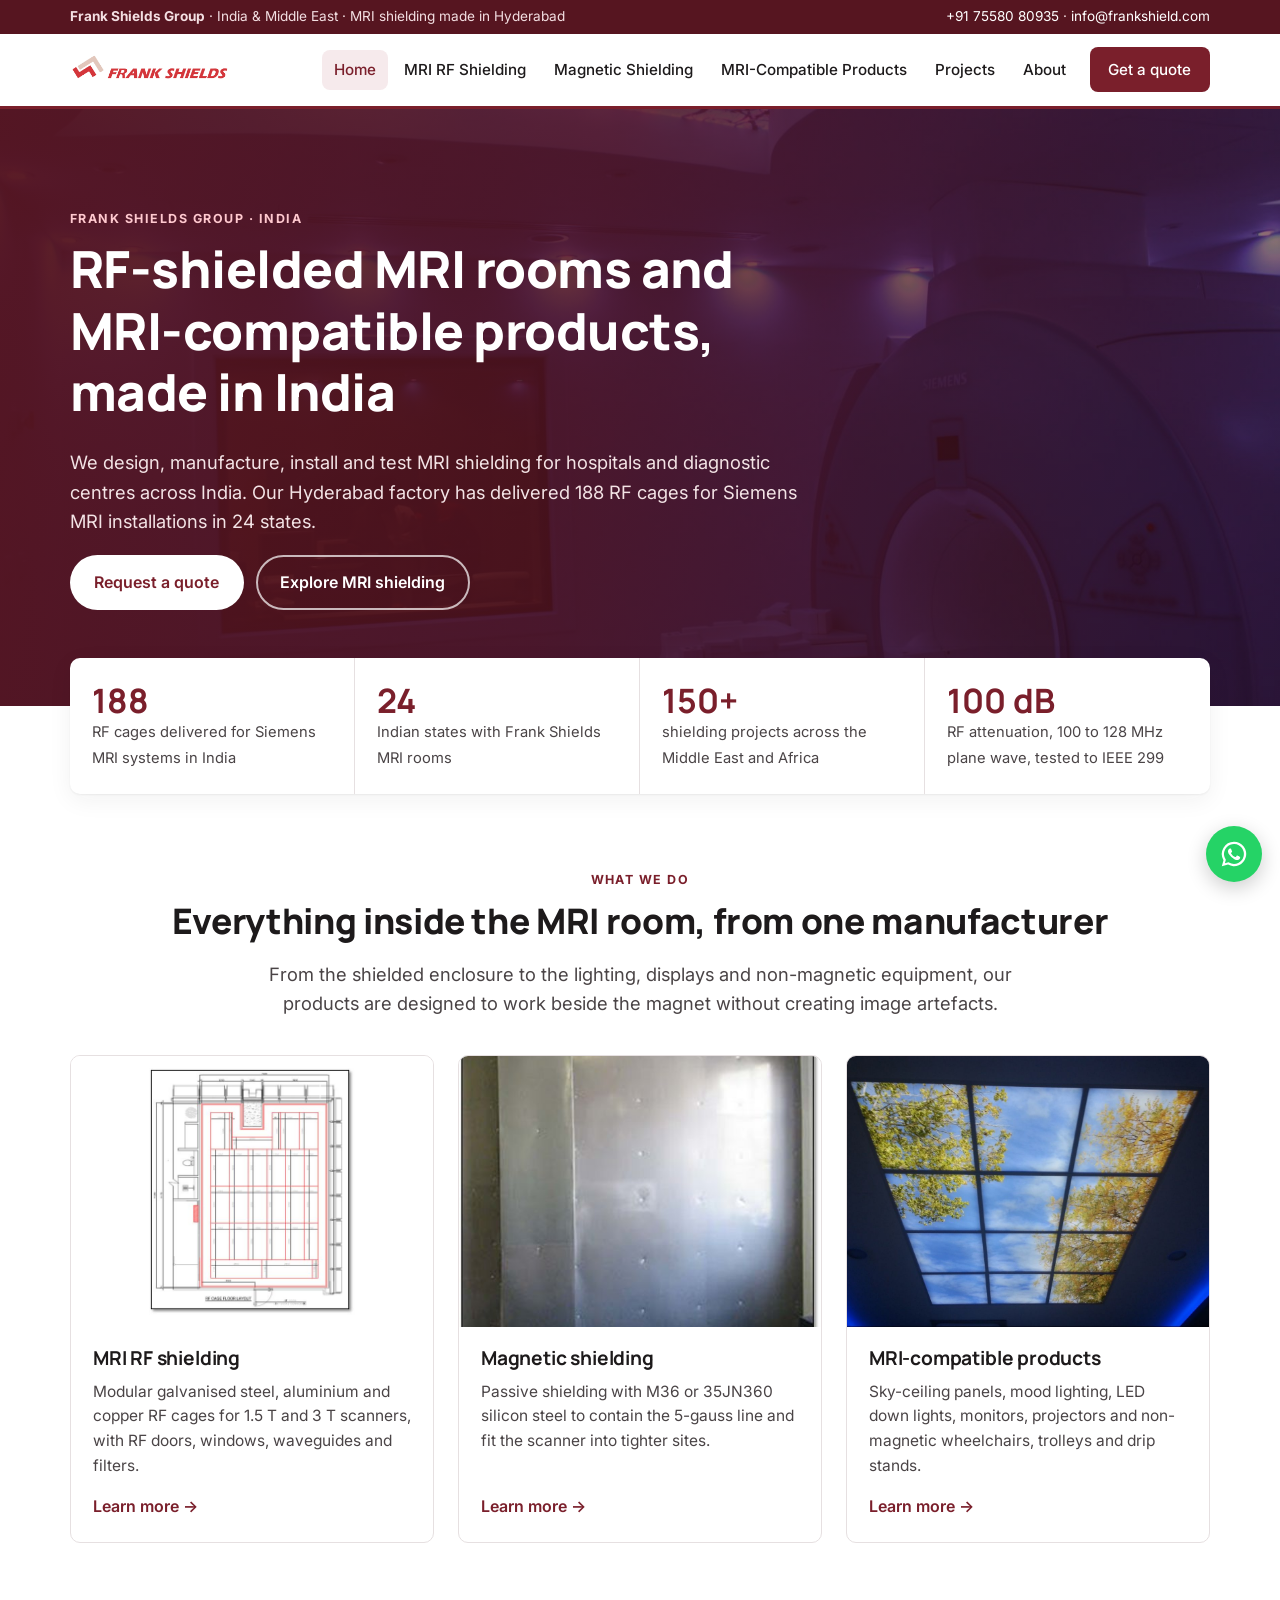
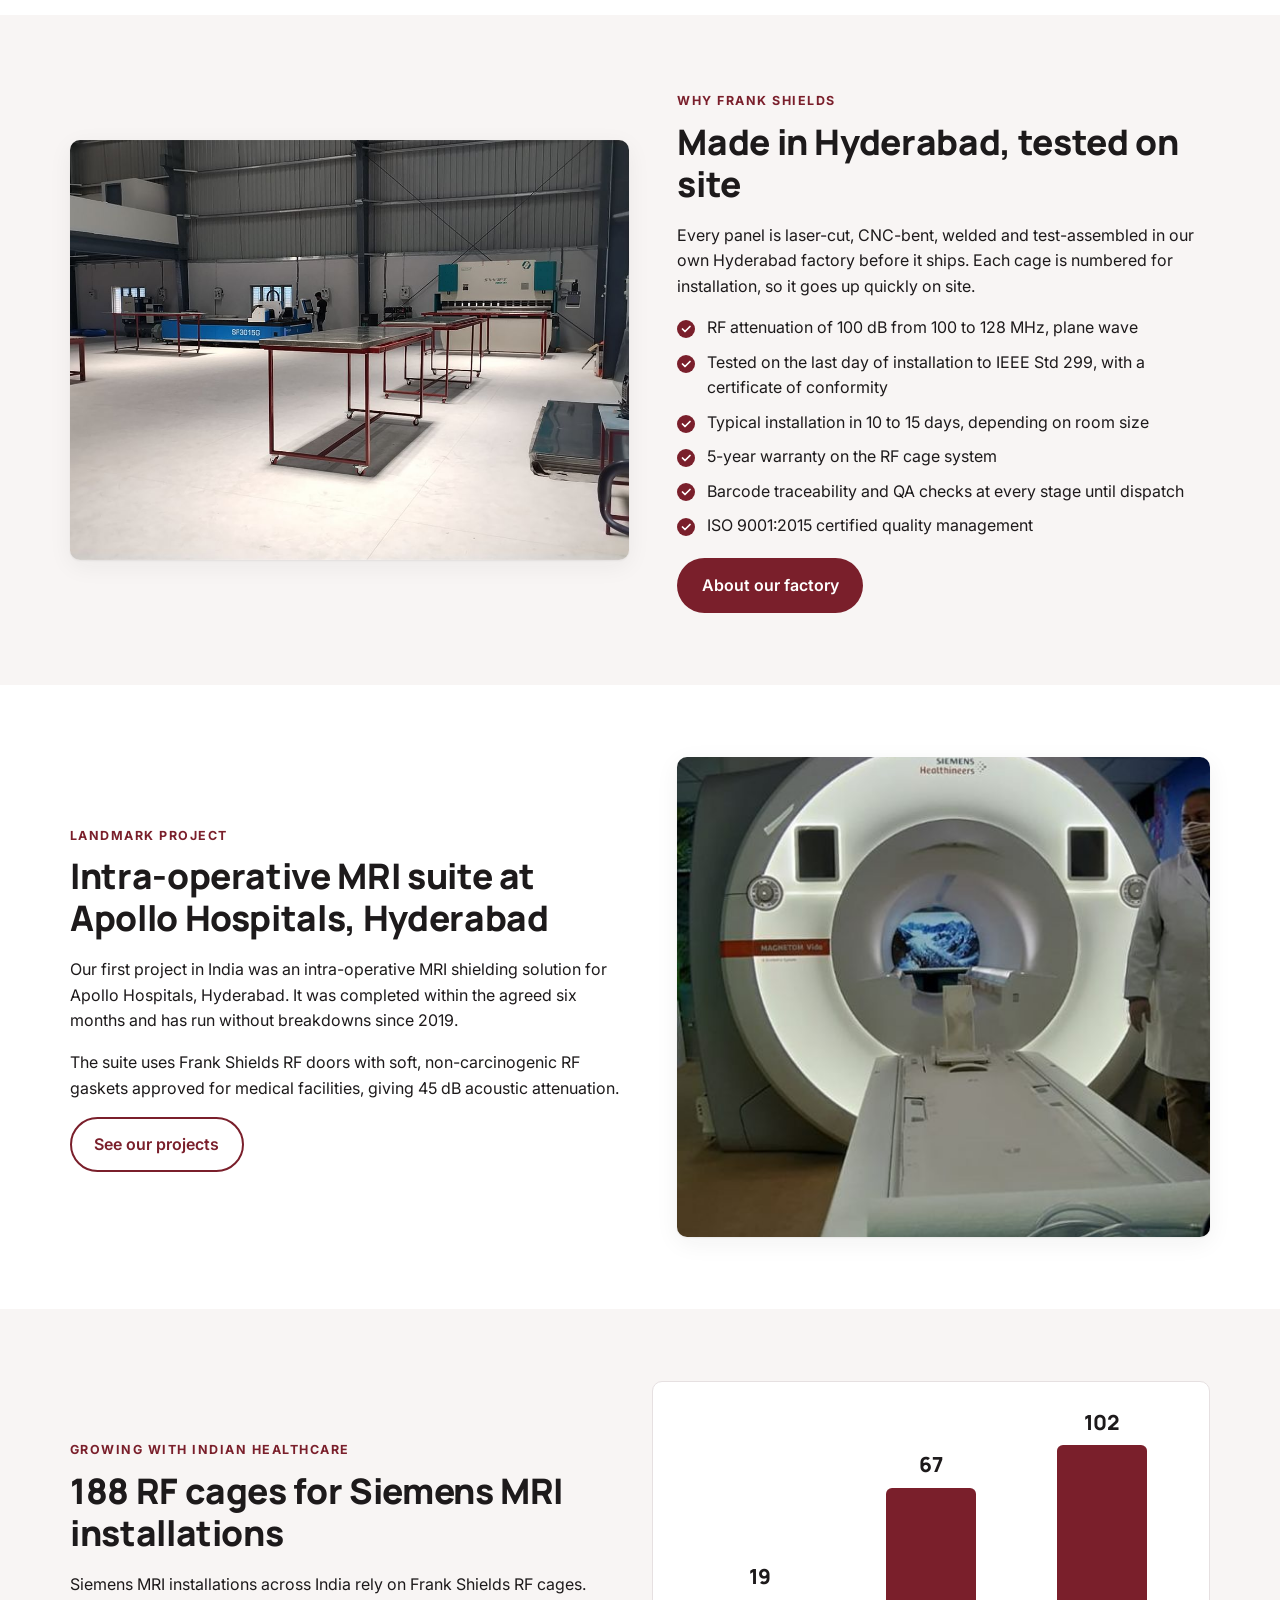
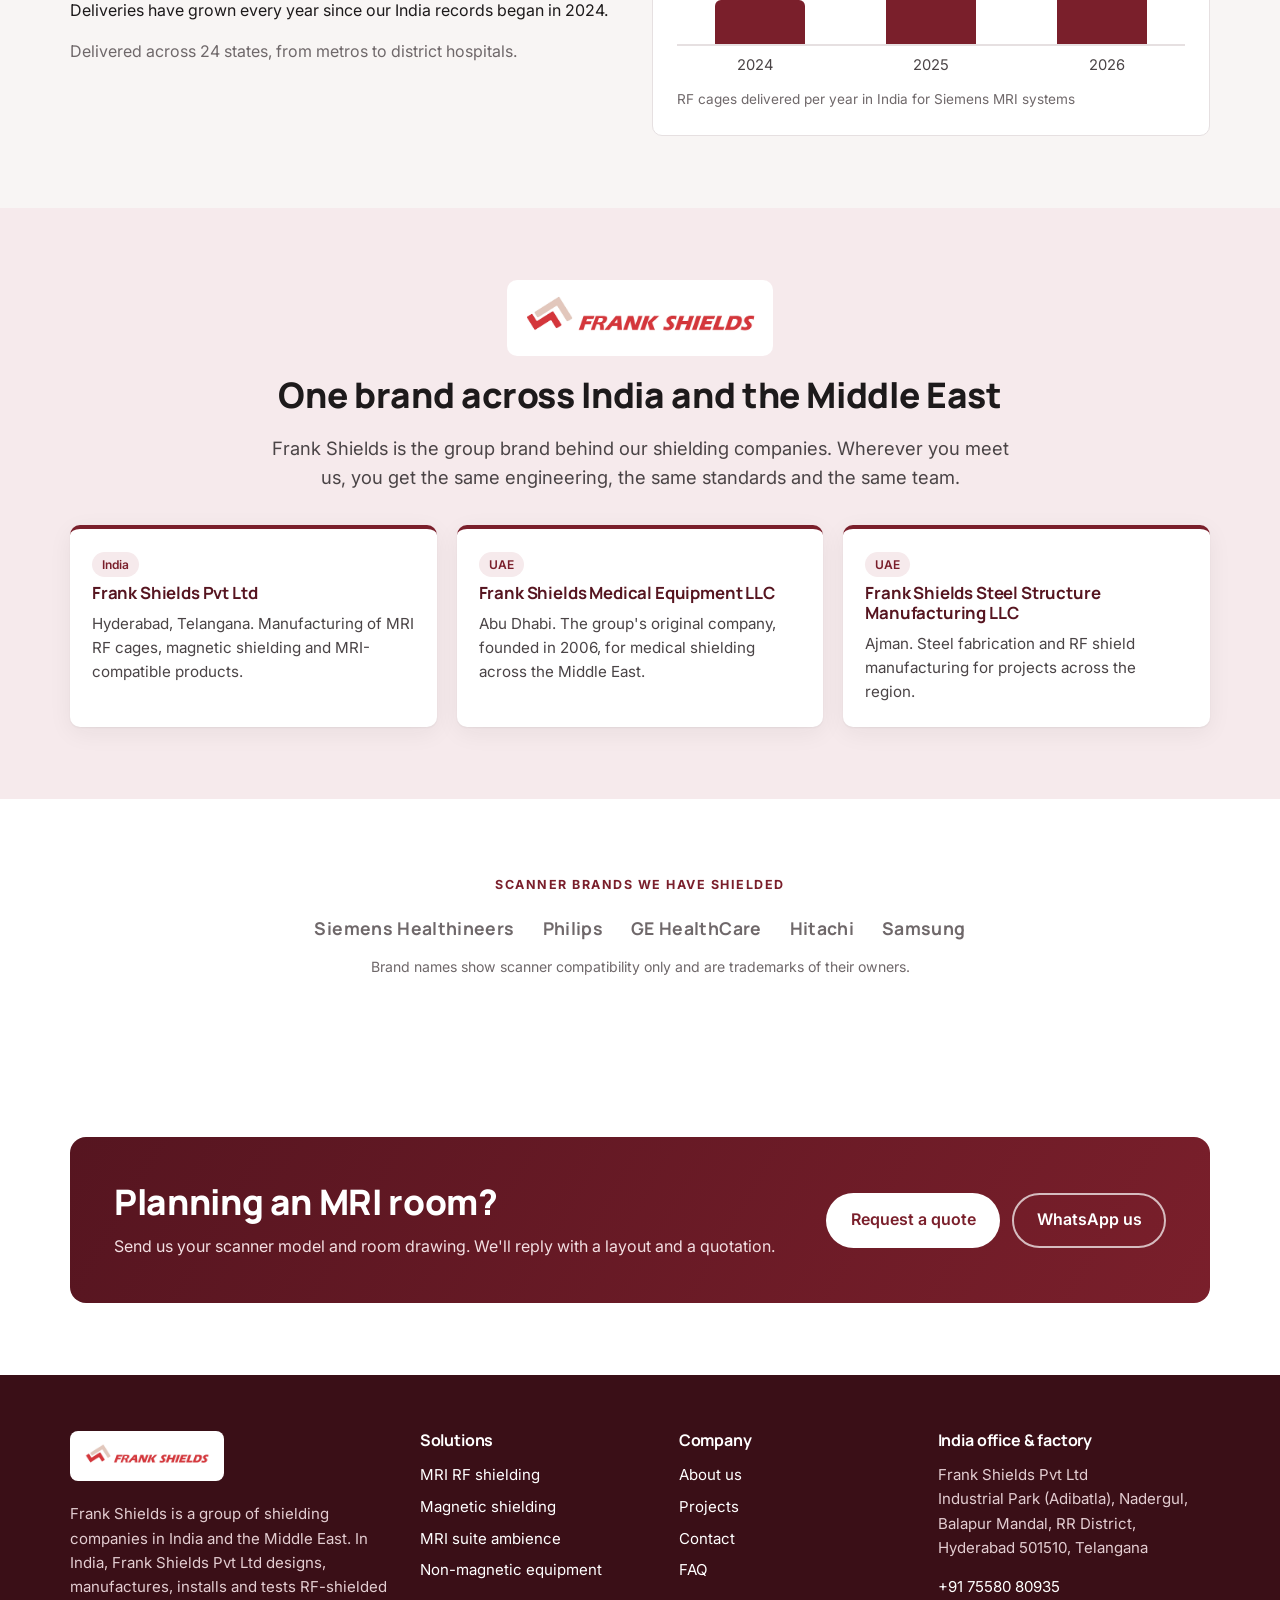
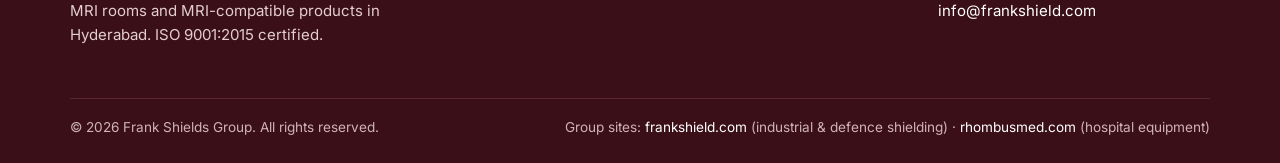
==== commit 14c179fe: "Lead with the Frank Shields group brand - Group companies section (India and UAE) on Home and About " ====
--- a/index.html
+++ b/index.html
@@ -3,11 +3,11 @@
 <head>
 <meta charset="utf-8">
 <meta name="viewport" content="width=device-width, initial-scale=1">
-<title>Frank Shields India | MRI RF Shielding & MRI-Compatible Products</title>
+<title>Frank Shields | MRI RF Shielding & MRI-Compatible Products, India</title>
 <meta name="description" content="Frank Shields designs, manufactures and installs RF-shielded MRI rooms, magnetic shielding and MRI-compatible products from Hyderabad, India. 188 RF cages delivered for Siemens MRI in 24 states.">
 <link rel="canonical" href="https://www.frankshield.in/">
 <meta property="og:type" content="website">
-<meta property="og:title" content="Frank Shields India | MRI RF Shielding & MRI-Compatible Products">
+<meta property="og:title" content="Frank Shields | MRI RF Shielding & MRI-Compatible Products, India">
 <meta property="og:description" content="Frank Shields designs, manufactures and installs RF-shielded MRI rooms, magnetic shielding and MRI-compatible products from Hyderabad, India. 188 RF cages delivered for Siemens MRI in 24 states.">
 <meta property="og:url" content="https://www.frankshield.in/">
 <meta property="og:image" content="https://www.frankshield.in/assets/img/hero-mri-suite.jpg">
@@ -22,7 +22,7 @@
 <body>
 <a class="skip" href="#main">Skip to content</a>
 <div class="topbar"><div class="container">
-<span>MRI RF shielding &amp; MRI-compatible products · Made in Hyderabad, India</span>
+<span><strong>Frank Shields Group</strong> · India &amp; Middle East · MRI shielding made in Hyderabad</span>
 <span><a href="tel:+917558080935">+91 75580 80935</a> · <a href="mailto:info@frankshield.com">info@frankshield.com</a></span>
 </div></div>
 <header class="site-header"><div class="container">
@@ -32,7 +32,7 @@
 </div></header>
 <main id="main">
 <section class="hero" style="--hero-img:url('../img/hero-mri-suite.jpg')"><div class="container">
-<span class="eyebrow">Frank Shields India</span>
+<span class="eyebrow">Frank Shields Group · India</span>
 <h1>RF-shielded MRI rooms and MRI-compatible products, made in India</h1>
 <p class="lead">We design, manufacture, install and test MRI shielding for hospitals and diagnostic centres across India. Our Hyderabad factory has delivered 188 RF cages for Siemens MRI installations in 24 states.</p>
 <div class="btn-row"><a class="btn btn-light" href="contact.html">Request a quote</a><a class="btn btn-ghost-light" href="mri-rf-shielding.html">Explore MRI shielding</a></div>
@@ -95,6 +95,17 @@
 </div>
 </div></div></section>
 
+<section class="section brand-band"><div class="container">
+<div class="center"><img class="brand-mark" src="assets/img/logo-frank-shields.png" alt="Frank Shields" width="600" height="143">
+<h2>One brand across India and the Middle East</h2>
+<p class="lead">Frank Shields is the group brand behind our shielding companies. Wherever you meet us, you get the same engineering, the same standards and the same team.</p></div>
+<div class="group-grid">
+<div class="group-co"><span class="tag">India</span><h3>Frank Shields Pvt Ltd</h3><p>Hyderabad, Telangana. Manufacturing of MRI RF cages, magnetic shielding and MRI-compatible products.</p></div>
+<div class="group-co"><span class="tag">UAE</span><h3>Frank Shields Medical Equipment LLC</h3><p>Abu Dhabi. The group's original company, founded in 2006, for medical shielding across the Middle East.</p></div>
+<div class="group-co"><span class="tag">UAE</span><h3>Frank Shields Steel Structure Manufacturing LLC</h3><p>Ajman. Steel fabrication and RF shield manufacturing for projects across the region.</p></div>
+</div>
+</div></section>
+
 <section class="section"><div class="container center">
 <span class="eyebrow">Scanner brands we have shielded</span>
 <div class="oem" style="margin-top:10px"><span>Siemens Healthineers</span><span>Philips</span><span>GE HealthCare</span><span>Hitachi</span><span>Samsung</span></div>
@@ -108,7 +119,7 @@
 <footer class="site-footer"><div class="container">
 <div class="foot-grid">
 <div><span class="foot-logo"><img src="assets/img/logo-frank-shields.png" alt="Frank Shields" width="600" height="143"></span>
-<p>Frank Shields Pvt Ltd designs, manufactures, installs and tests RF-shielded MRI rooms and MRI-compatible products from our factory in Hyderabad, India. ISO 9001:2015 certified.</p></div>
+<p>Frank Shields is a group of shielding companies in India and the Middle East. In India, Frank Shields Pvt Ltd designs, manufactures, installs and tests RF-shielded MRI rooms and MRI-compatible products in Hyderabad. ISO 9001:2015 certified.</p></div>
 <div><h4>Solutions</h4><ul>
 <li><a href="mri-rf-shielding.html">MRI RF shielding</a></li>
 <li><a href="magnetic-shielding.html">Magnetic shielding</a></li>
@@ -124,7 +135,7 @@
 <p><a href="tel:+917558080935">+91 75580 80935</a><br><a href="mailto:info@frankshield.com">info@frankshield.com</a></p></div>
 </div>
 <div class="foot-bottom">
-<span>© 2026 Frank Shields Pvt Ltd. All rights reserved.</span>
+<span>© 2026 Frank Shields Group. All rights reserved.</span>
 <span>Group sites: <a href="https://www.frankshield.com" rel="noopener">frankshield.com</a> (industrial &amp; defence shielding) · <a href="https://www.rhombusmed.com" rel="noopener">rhombusmed.com</a> (hospital equipment)</span>
 </div>
 </div></footer>
--- a/assets/css/style.css
+++ b/assets/css/style.css
@@ -215,3 +215,18 @@
 /* Keep tall photos in split layouts to a sensible height */
 .split img { width: 100%; max-height: 480px; object-fit: cover; }
 @media (max-width: 640px) { .topbar .container > span:first-child { display: none; } .topbar .container { justify-content: center; } }
+
+/* Group brand band */
+.brand-band { background: var(--burgundy-soft); }
+.brand-mark { height: 56px; width: auto; margin: 0 auto 18px; }
+.group-grid { display: grid; grid-template-columns: repeat(3, 1fr); gap: 20px; margin-top: 32px; }
+.group-co { background: #fff; border-radius: var(--radius); padding: 22px; border-top: 4px solid var(--burgundy); box-shadow: var(--shadow); }
+.group-co h3 { font-size: 1.05rem; color: var(--burgundy-dark); }
+.group-co p { margin: 0; color: var(--ink-2); font-size: .95rem; }
+@media (max-width: 860px) { .group-grid { grid-template-columns: 1fr; } }
+/* Burgundy footer and header accent */
+.site-footer { background: #3a0f17; color: #e3cdd1; }
+.foot-bottom { border-top-color: #5a2430; color: #cfb3b8; }
+.site-header { border-bottom: 3px solid var(--burgundy); }
+.foot-logo img { width: auto; }
+.brand-mark { background: #fff; padding: 10px 16px; border-radius: 10px; box-sizing: content-box; }
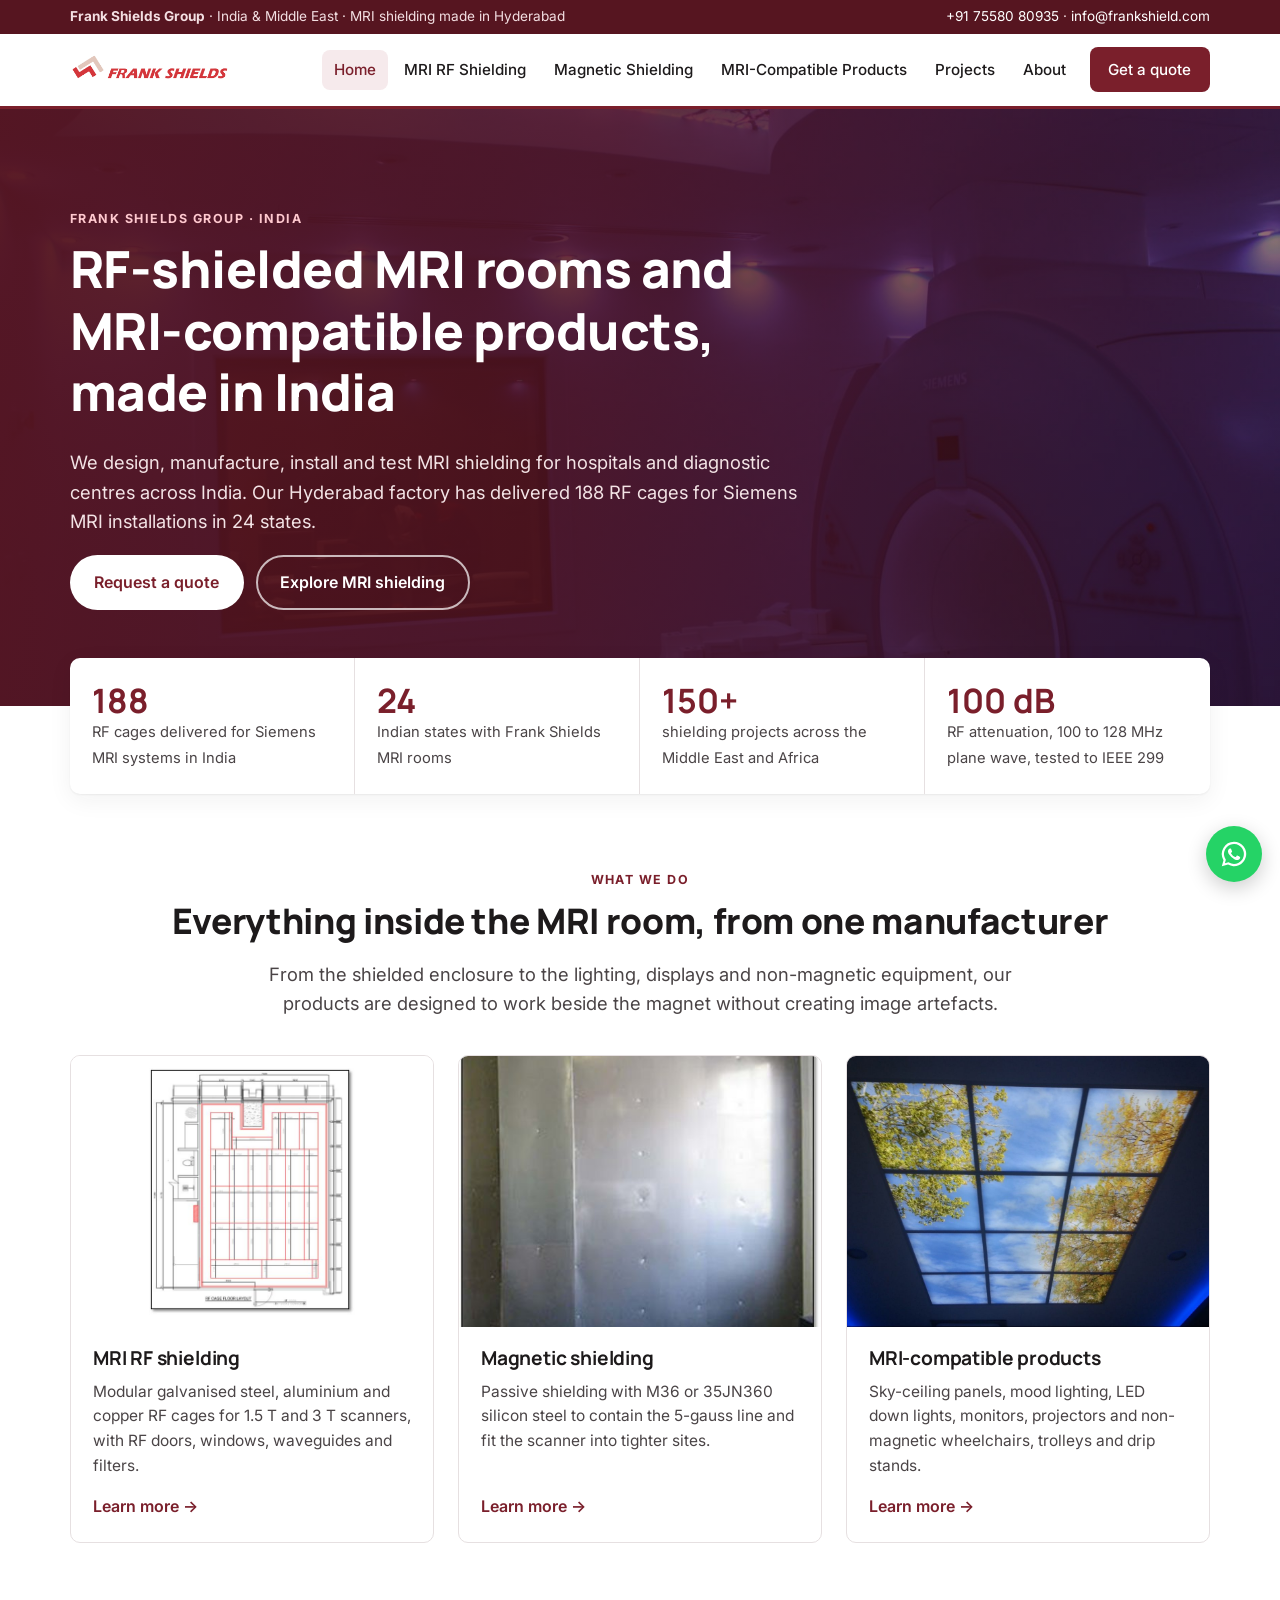
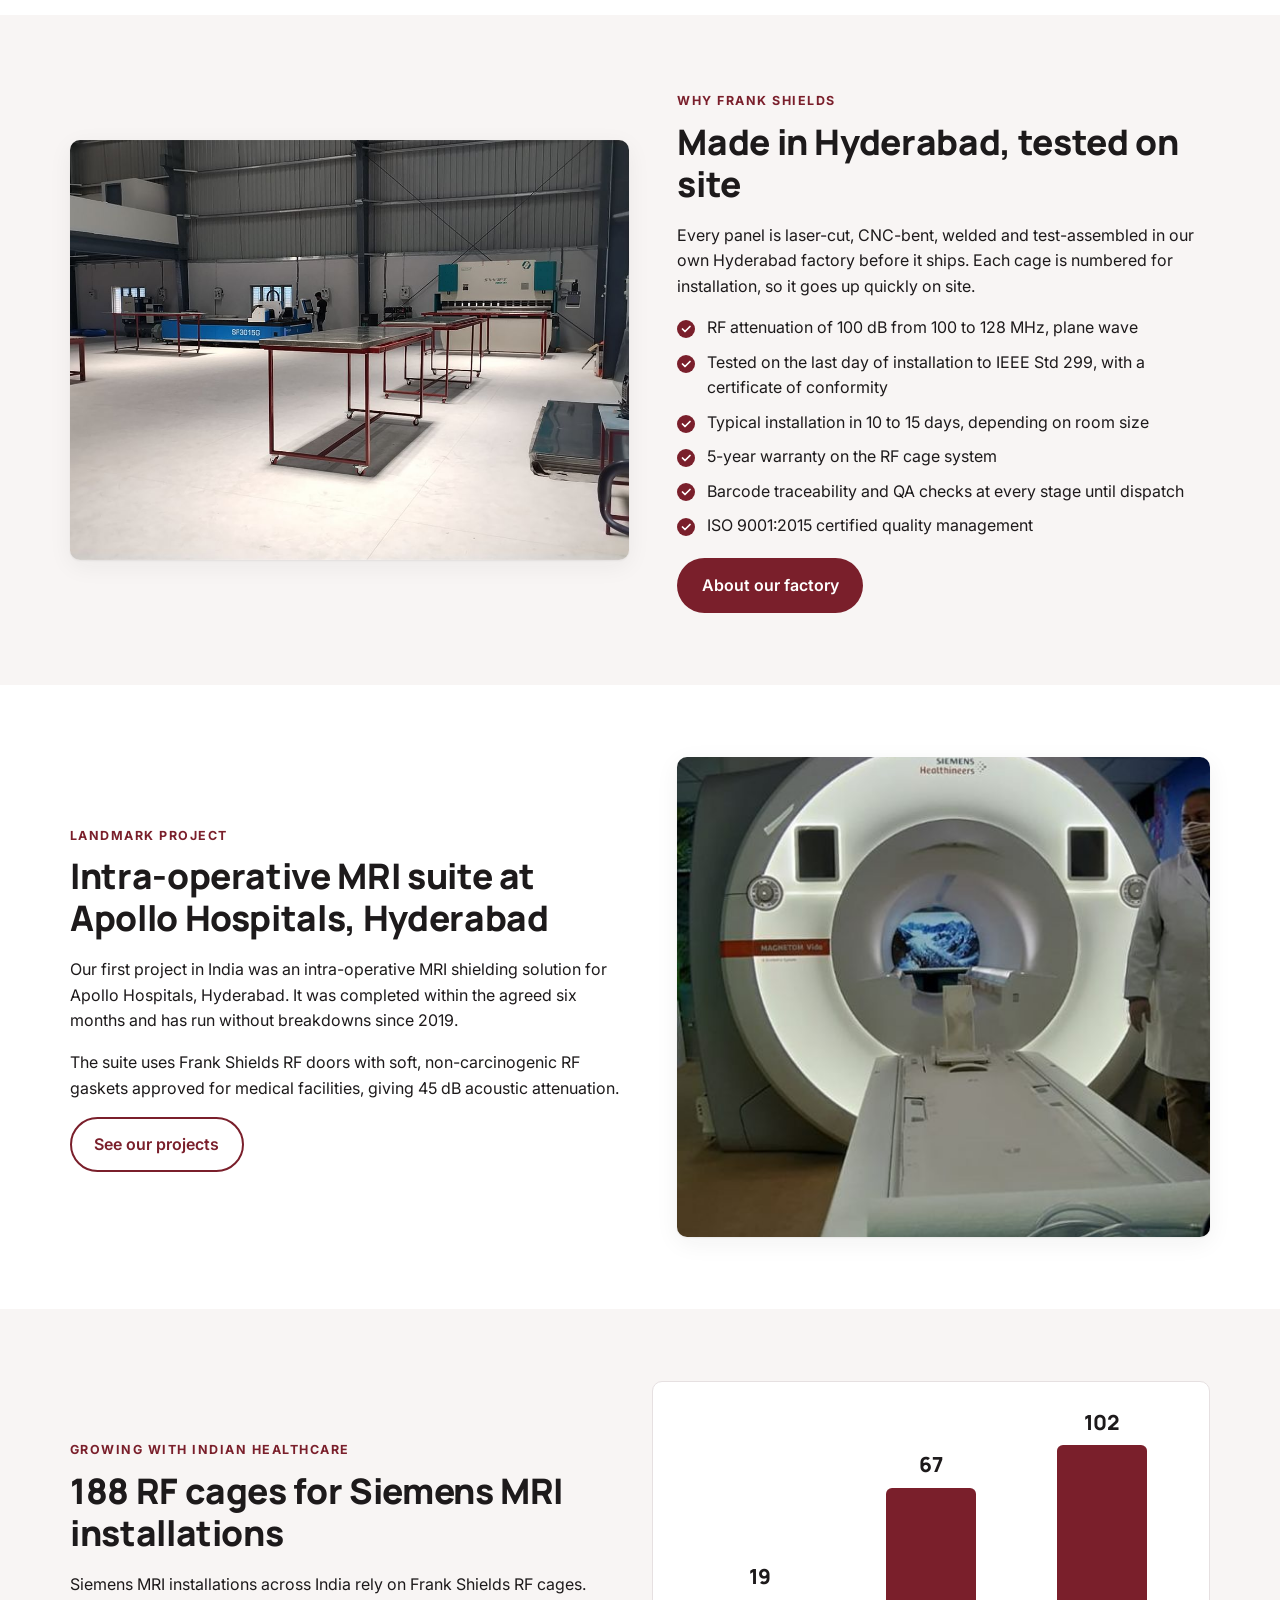
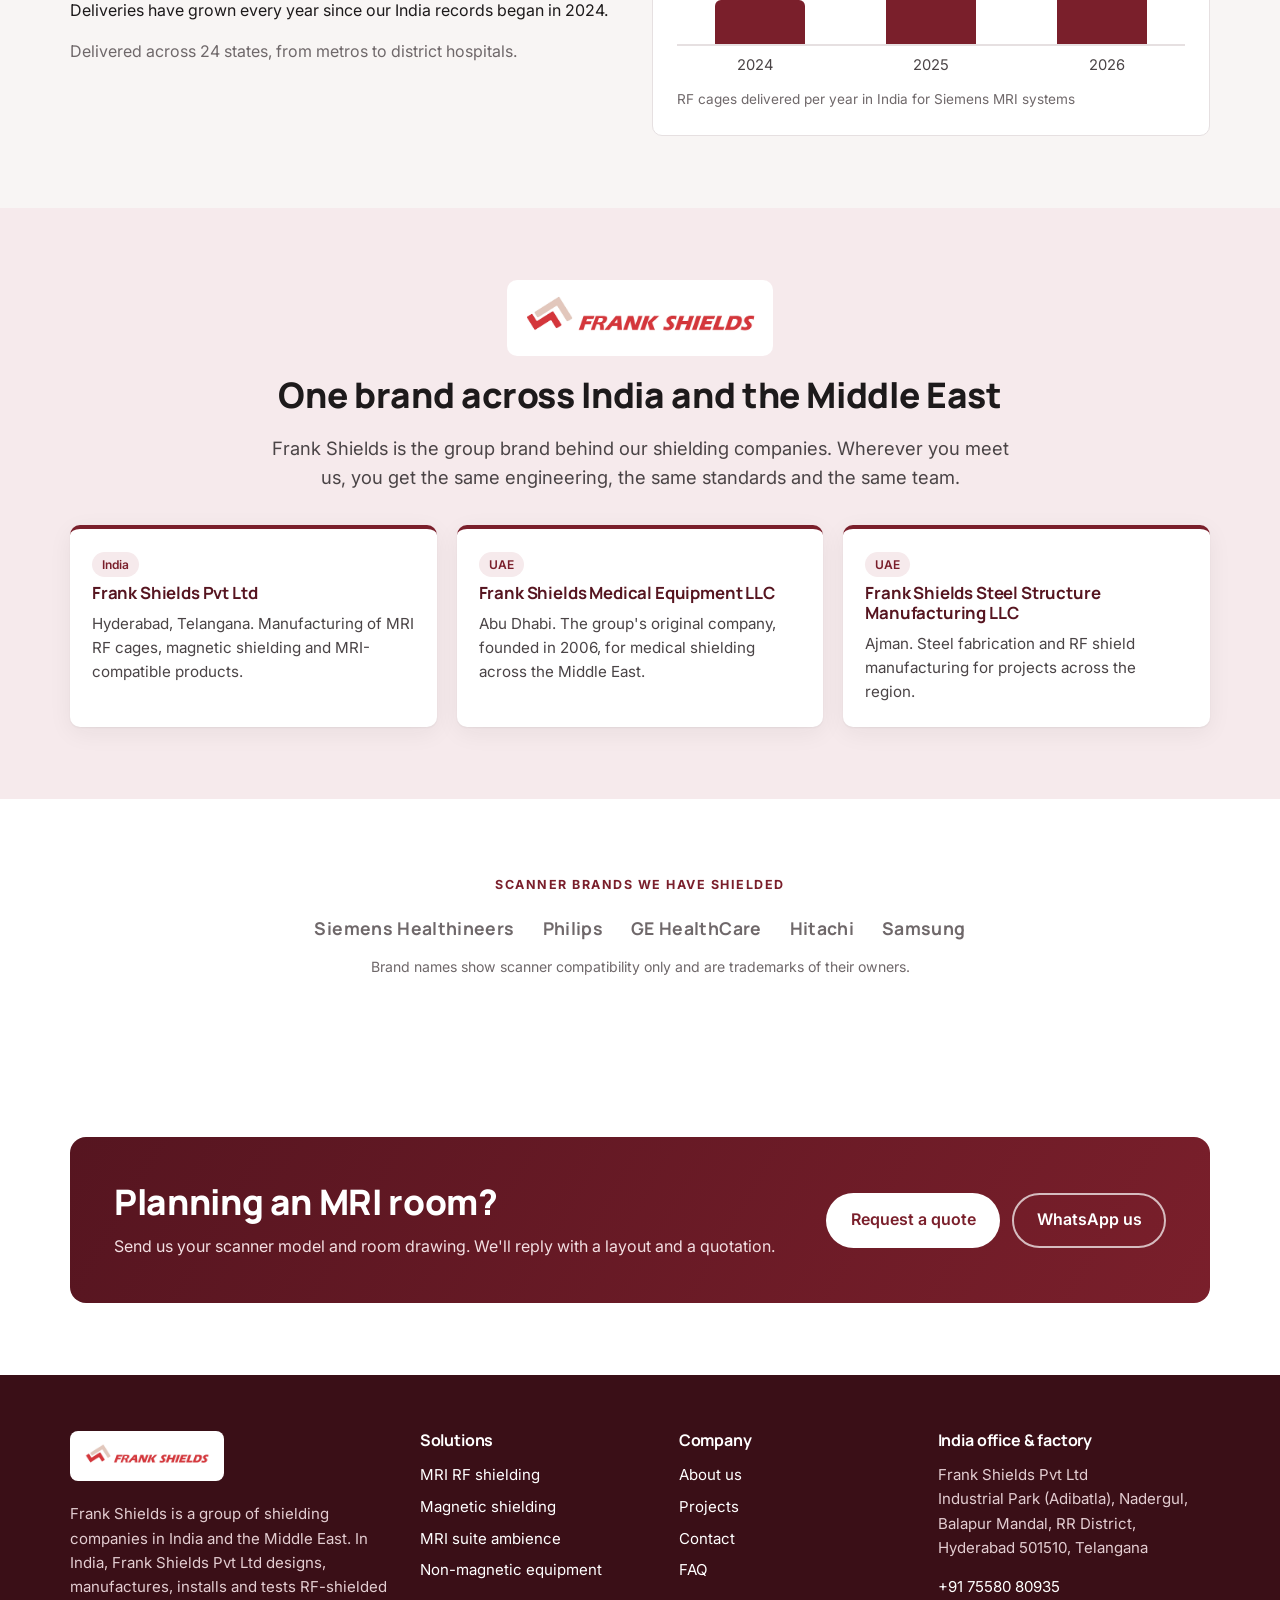
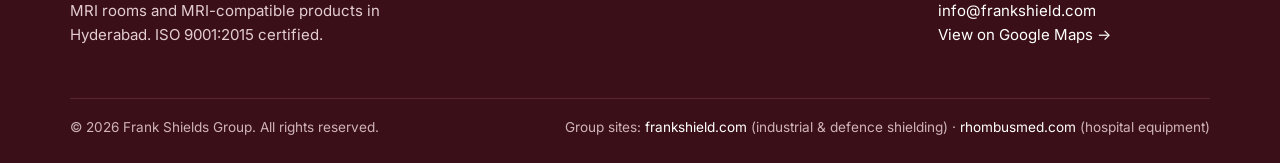
==== commit 75a43369: "Make Hyderabad the main contact with an embedded Google Map - Embedded map and directions button for" ====
--- a/index.html
+++ b/index.html
@@ -17,7 +17,7 @@
 <link rel="preconnect" href="https://fonts.gstatic.com" crossorigin>
 <link href="https://fonts.googleapis.com/css2?family=Inter:wght@400;500;600;700&family=Manrope:wght@700;800&display=swap" rel="stylesheet">
 <link rel="stylesheet" href="assets/css/style.css">
-<script type="application/ld+json">{"@context": "https://schema.org", "@type": "Organization", "name": "Frank Shields Pvt Ltd", "url": "https://www.frankshield.in", "logo": "https://www.frankshield.in/assets/img/logo-frank-shields.png", "description": "Manufacturer of RF-shielded MRI rooms, magnetic shielding and MRI-compatible products in Hyderabad, India.", "telephone": "+917558080935", "email": "info@frankshield.com", "address": {"@type": "PostalAddress", "streetAddress": "Industrial Park (Adibatla), Nadergul, Balapur Mandal, RR District", "addressLocality": "Hyderabad", "addressRegion": "Telangana", "postalCode": "501510", "addressCountry": "IN"}, "sameAs": ["https://www.frankshield.com", "https://www.facebook.com/frankshield.uae", "https://www.youtube.com/channel/UCha2bvtNx5FZ_P9ygJ-DFKg"]}</script>
+<script type="application/ld+json">{"@context": "https://schema.org", "@type": ["Organization", "LocalBusiness"], "hasMap": "https://goo.gl/maps/65bzaaLyecsyUzkf8", "parentOrganization": {"@type": "Organization", "name": "Frank Shields Group"}, "name": "Frank Shields Pvt Ltd", "url": "https://www.frankshield.in", "logo": "https://www.frankshield.in/assets/img/logo-frank-shields.png", "description": "Manufacturer of RF-shielded MRI rooms, magnetic shielding and MRI-compatible products in Hyderabad, India.", "telephone": "+917558080935", "email": "info@frankshield.com", "address": {"@type": "PostalAddress", "streetAddress": "Industrial Park (Adibatla), Nadergul, Balapur Mandal, RR District", "addressLocality": "Hyderabad", "addressRegion": "Telangana", "postalCode": "501510", "addressCountry": "IN"}, "sameAs": ["https://www.frankshield.com", "https://www.facebook.com/frankshield.uae", "https://www.youtube.com/channel/UCha2bvtNx5FZ_P9ygJ-DFKg"]}</script>
 </head>
 <body>
 <a class="skip" href="#main">Skip to content</a>
@@ -132,7 +132,7 @@
 <li><a href="mri-rf-shielding.html#faq">FAQ</a></li></ul></div>
 <div><h4>India office &amp; factory</h4>
 <p>Frank Shields Pvt Ltd<br>Industrial Park (Adibatla), Nadergul, Balapur Mandal, RR District, Hyderabad 501510, Telangana</p>
-<p><a href="tel:+917558080935">+91 75580 80935</a><br><a href="mailto:info@frankshield.com">info@frankshield.com</a></p></div>
+<p><a href="tel:+917558080935">+91 75580 80935</a><br><a href="mailto:info@frankshield.com">info@frankshield.com</a><br><a href="https://goo.gl/maps/65bzaaLyecsyUzkf8" target="_blank" rel="noopener">View on Google Maps →</a></p></div>
 </div>
 <div class="foot-bottom">
 <span>© 2026 Frank Shields Group. All rights reserved.</span>
--- a/assets/css/style.css
+++ b/assets/css/style.css
@@ -230,3 +230,8 @@
 .site-header { border-bottom: 3px solid var(--burgundy); }
 .foot-logo img { width: auto; }
 .brand-mark { background: #fff; padding: 10px 16px; border-radius: 10px; box-sizing: content-box; }
+.map-wrap { margin-top: 28px; border-radius: var(--radius); overflow: hidden; box-shadow: var(--shadow); border: 1px solid var(--line); background: #e9e4e4; }
+.map-wrap iframe { display: block; width: 100%; height: 420px; border: 0; }
+@media (max-width: 640px) { .map-wrap iframe { height: 320px; } }
+.small-office { padding: 14px 18px; }
+.small-office h3 { font-size: 1rem; }
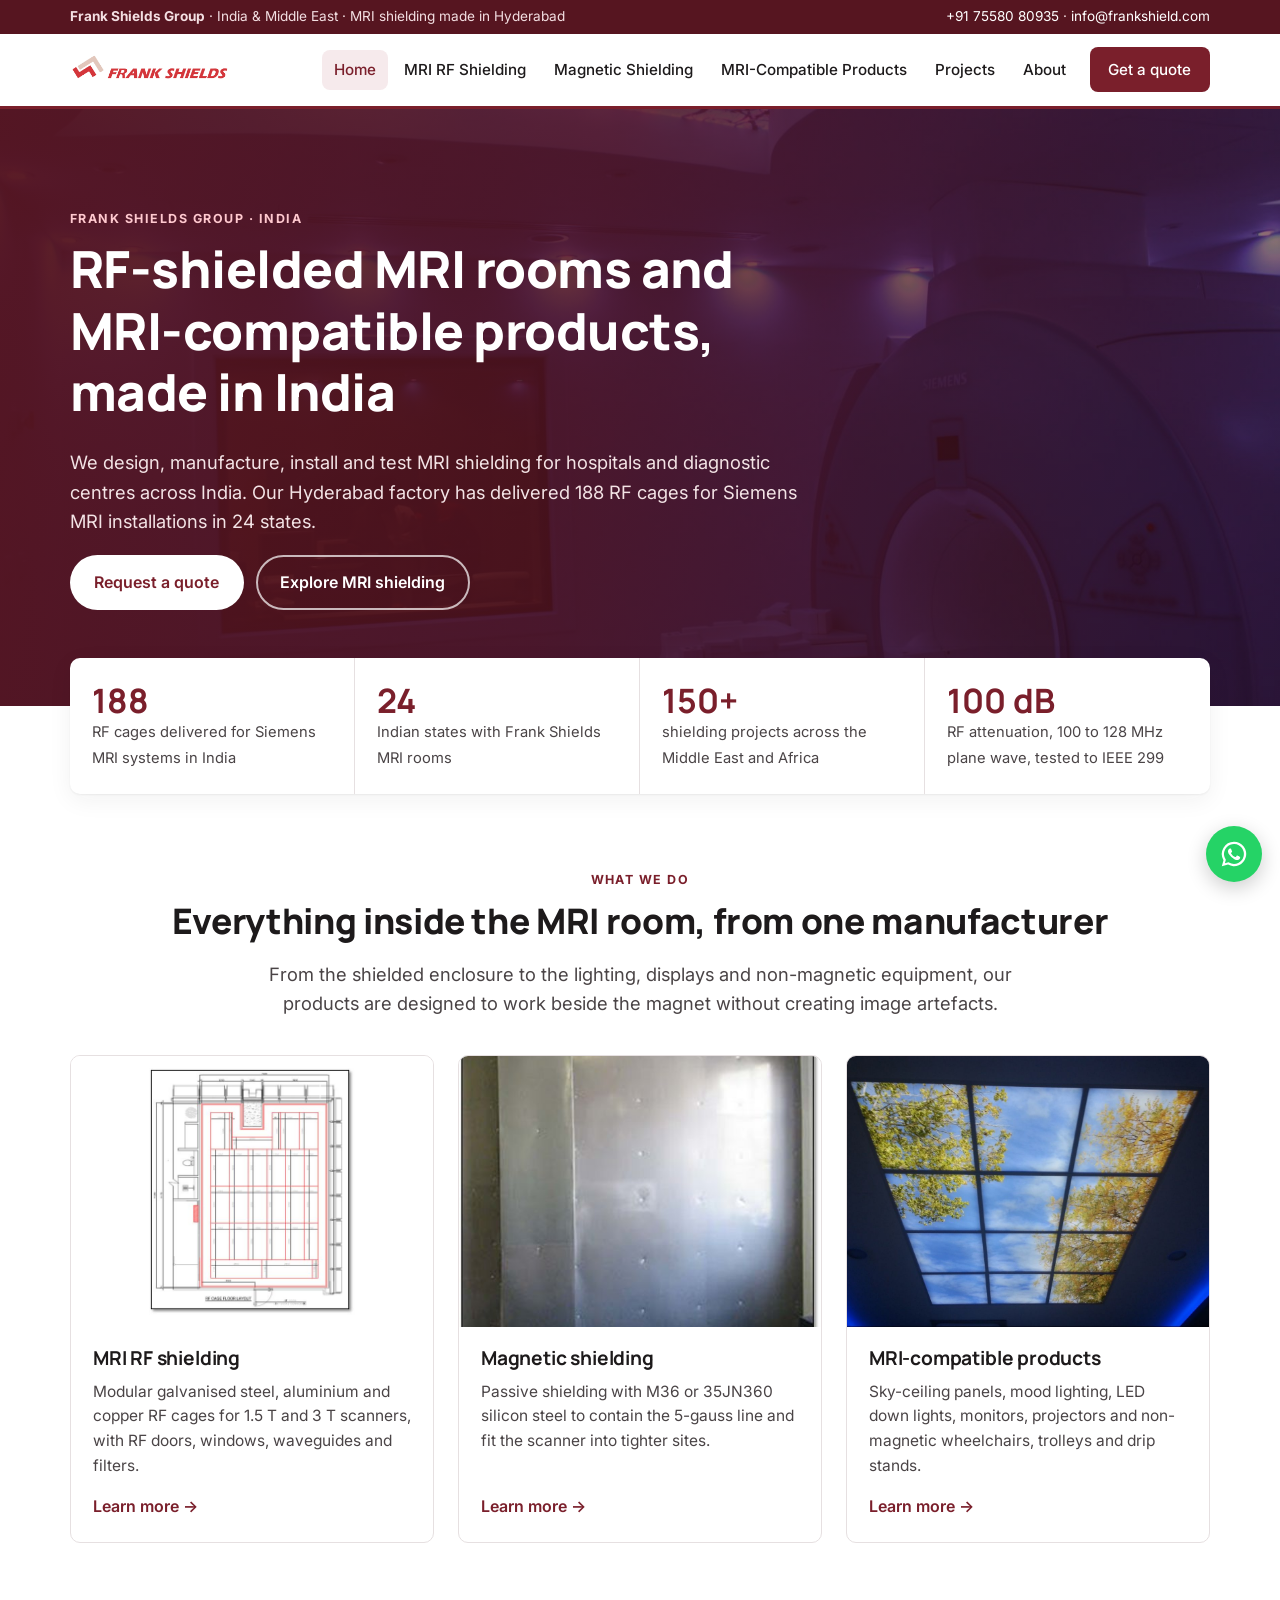
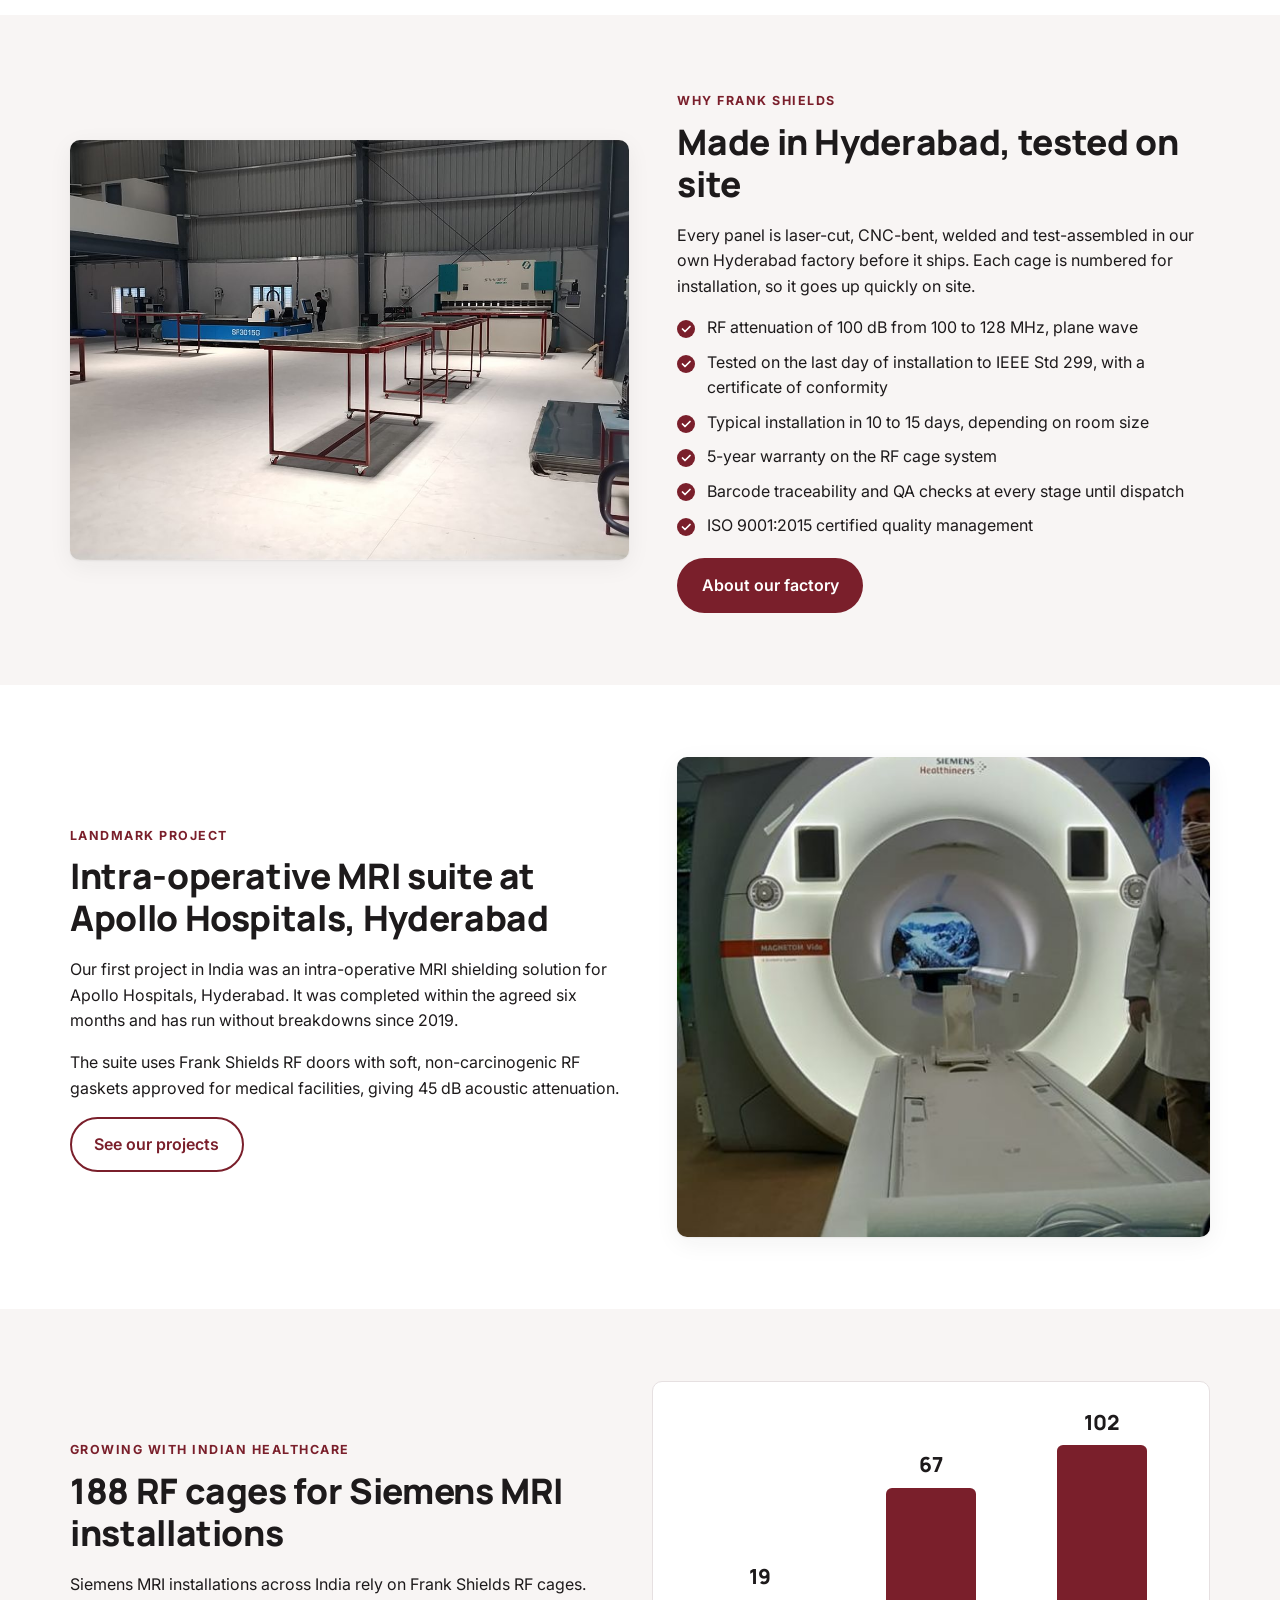
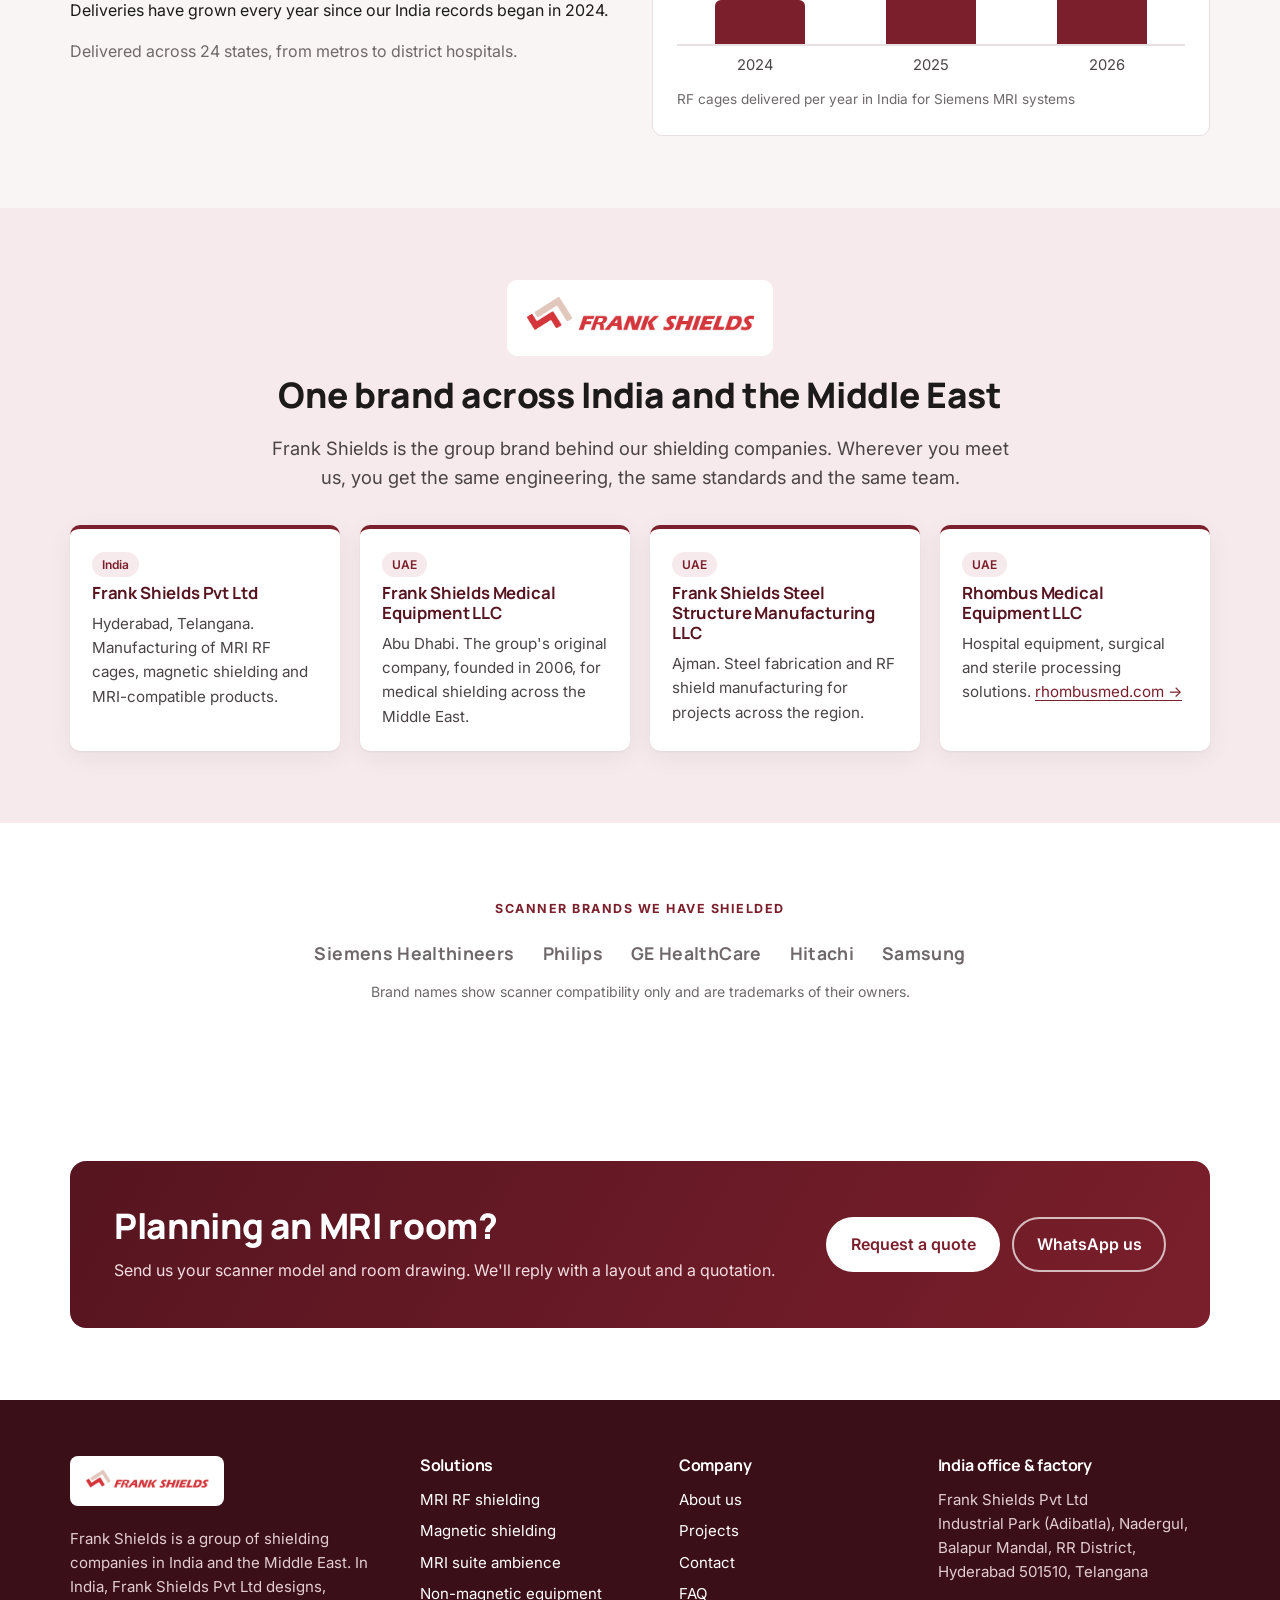
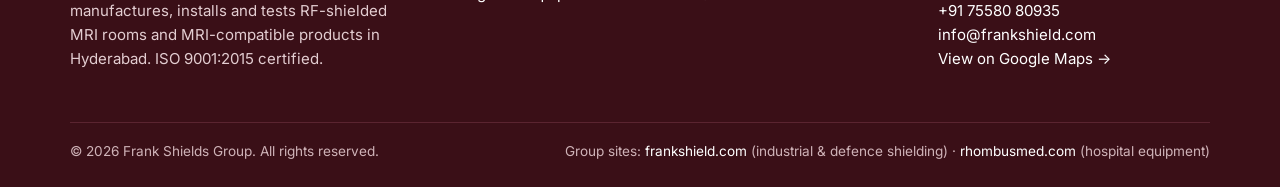
==== commit b1859d15: "Add Rhombus Medical Equipment LLC to group companies Co-Authored-By: Claude Opus 5.5 <noreply@anthro" ====
--- a/index.html
+++ b/index.html
@@ -103,6 +103,7 @@
 <div class="group-co"><span class="tag">India</span><h3>Frank Shields Pvt Ltd</h3><p>Hyderabad, Telangana. Manufacturing of MRI RF cages, magnetic shielding and MRI-compatible products.</p></div>
 <div class="group-co"><span class="tag">UAE</span><h3>Frank Shields Medical Equipment LLC</h3><p>Abu Dhabi. The group's original company, founded in 2006, for medical shielding across the Middle East.</p></div>
 <div class="group-co"><span class="tag">UAE</span><h3>Frank Shields Steel Structure Manufacturing LLC</h3><p>Ajman. Steel fabrication and RF shield manufacturing for projects across the region.</p></div>
+<div class="group-co"><span class="tag">UAE</span><h3>Rhombus Medical Equipment LLC</h3><p>Hospital equipment, surgical and sterile processing solutions. <a href="https://www.rhombusmed.com" rel="noopener">rhombusmed.com →</a></p></div>
 </div>
 </div></section>
 
--- a/assets/css/style.css
+++ b/assets/css/style.css
@@ -219,7 +219,7 @@
 /* Group brand band */
 .brand-band { background: var(--burgundy-soft); }
 .brand-mark { height: 56px; width: auto; margin: 0 auto 18px; }
-.group-grid { display: grid; grid-template-columns: repeat(3, 1fr); gap: 20px; margin-top: 32px; }
+.group-grid { display: grid; grid-template-columns: repeat(4, 1fr); gap: 20px; margin-top: 32px; }
 .group-co { background: #fff; border-radius: var(--radius); padding: 22px; border-top: 4px solid var(--burgundy); box-shadow: var(--shadow); }
 .group-co h3 { font-size: 1.05rem; color: var(--burgundy-dark); }
 .group-co p { margin: 0; color: var(--ink-2); font-size: .95rem; }
@@ -235,3 +235,4 @@
 @media (max-width: 640px) { .map-wrap iframe { height: 320px; } }
 .small-office { padding: 14px 18px; }
 .small-office h3 { font-size: 1rem; }
+@media (max-width: 1100px) and (min-width: 861px) { .group-grid { grid-template-columns: repeat(2, 1fr); } }
